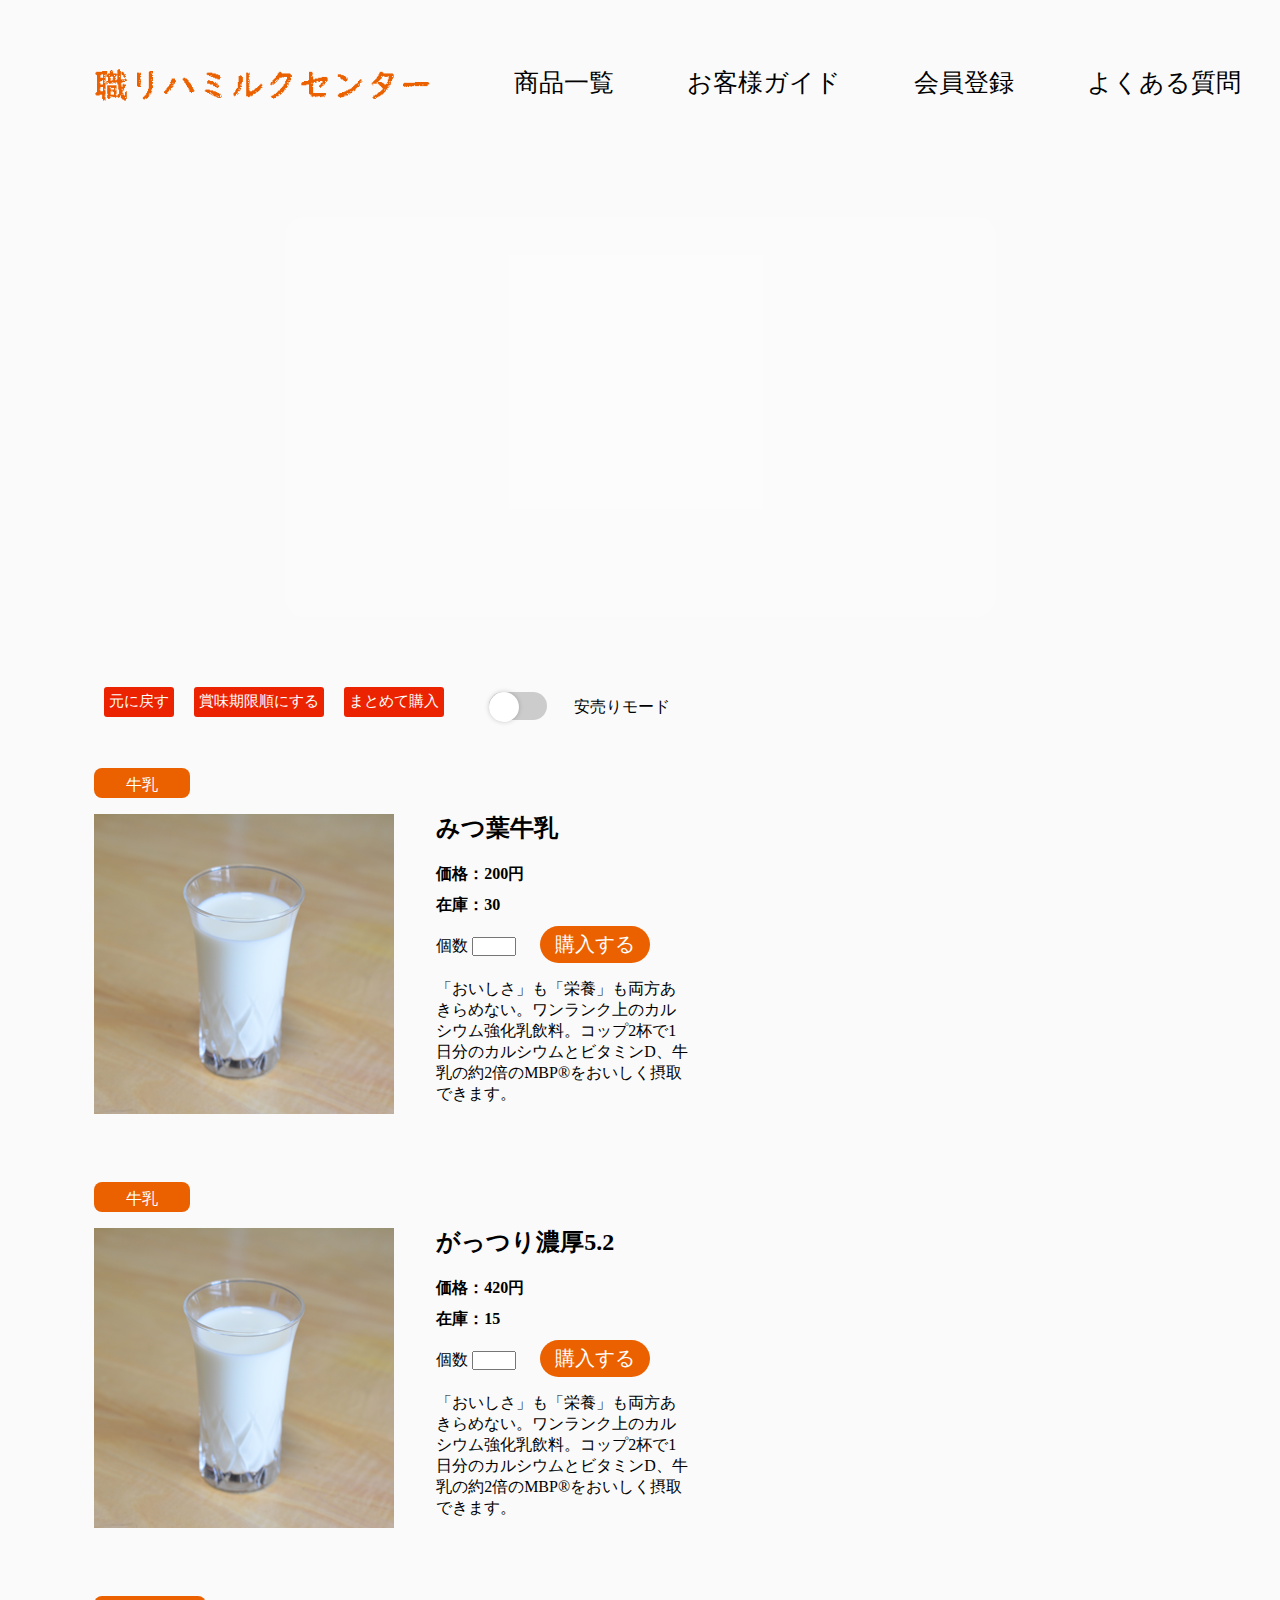
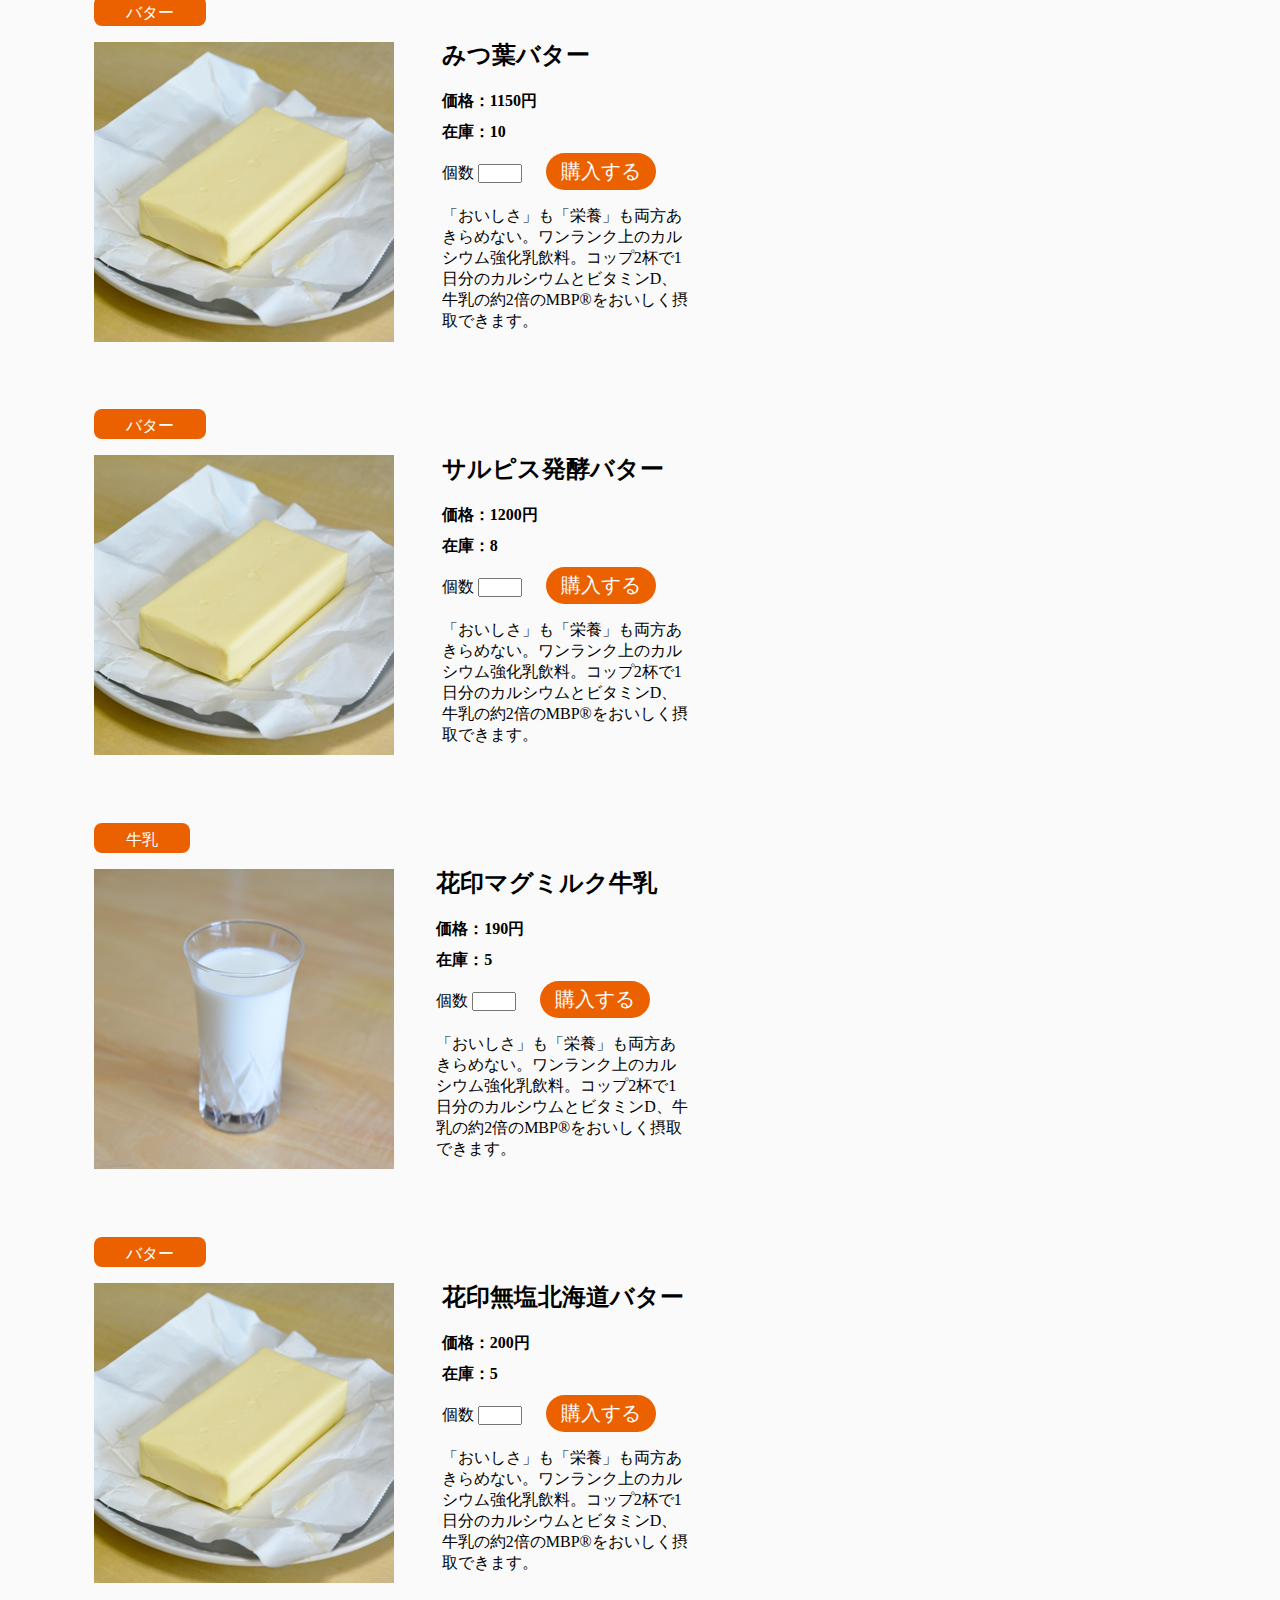
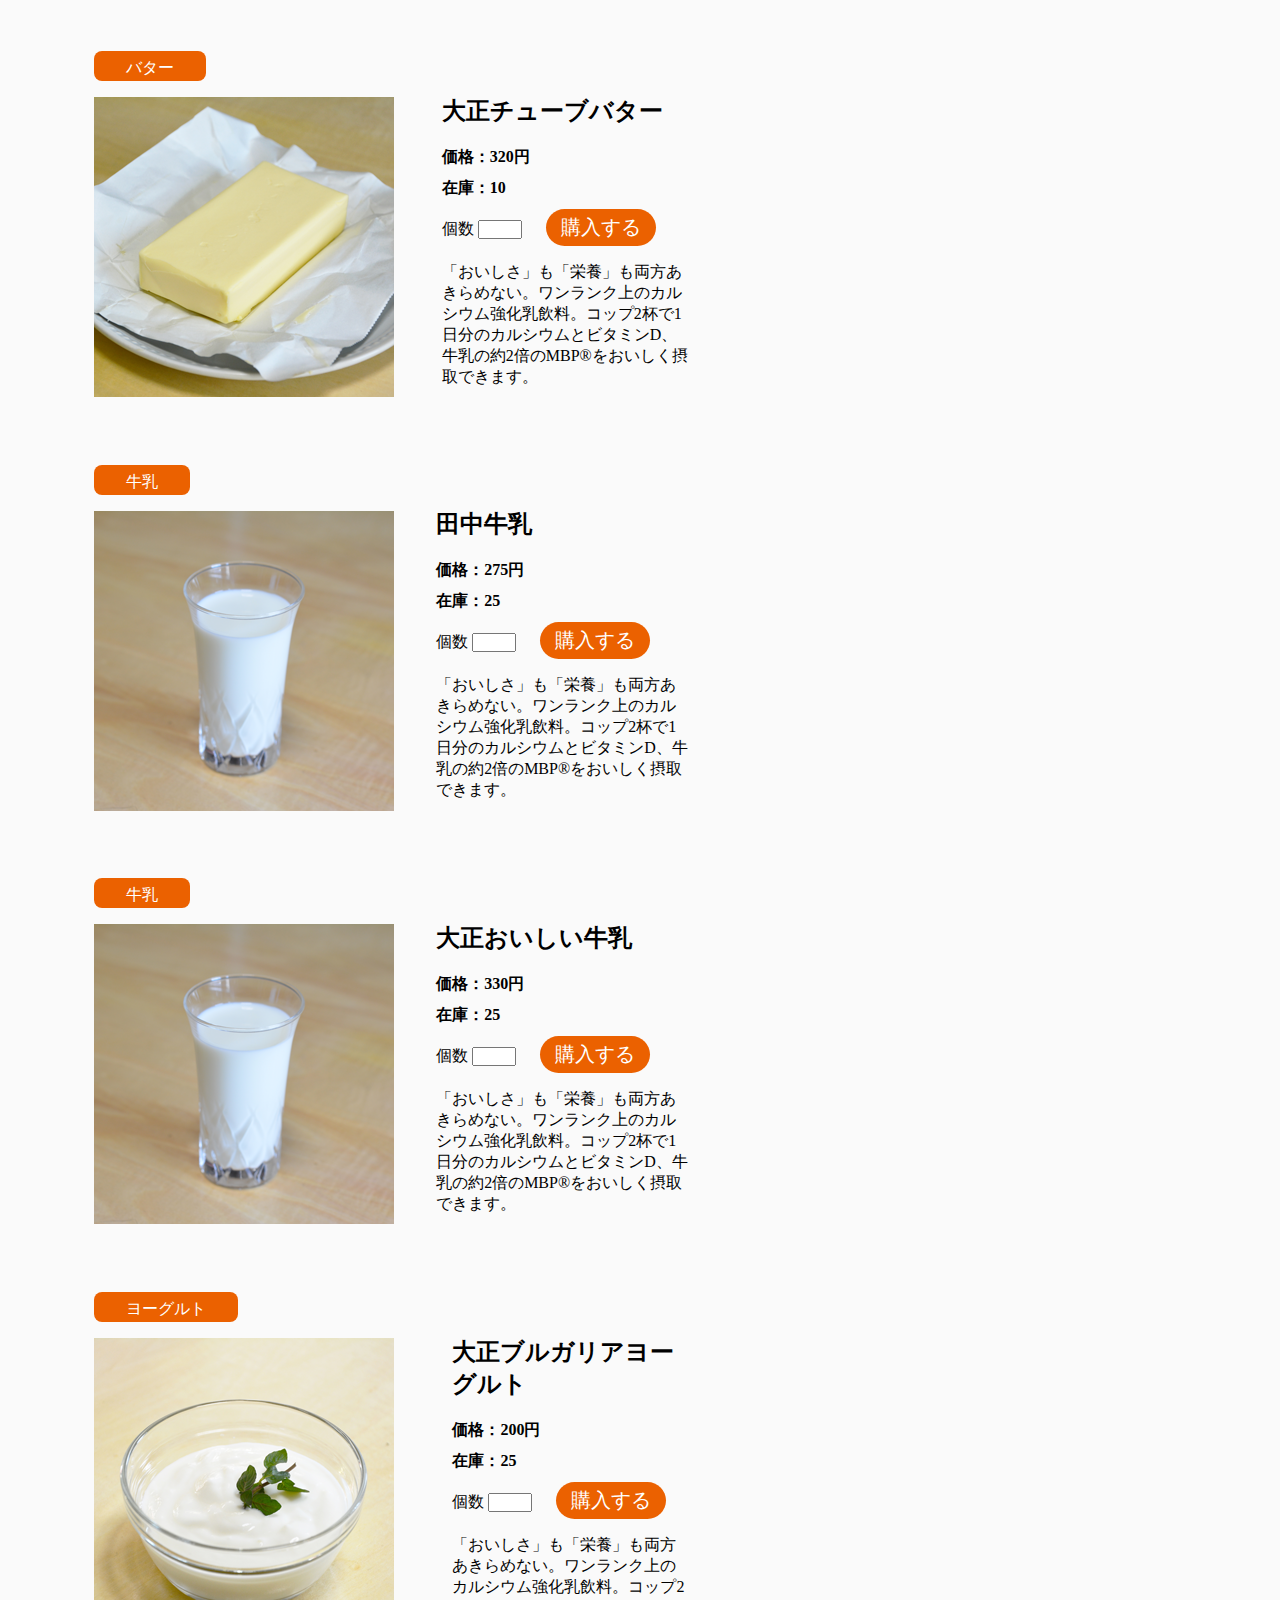
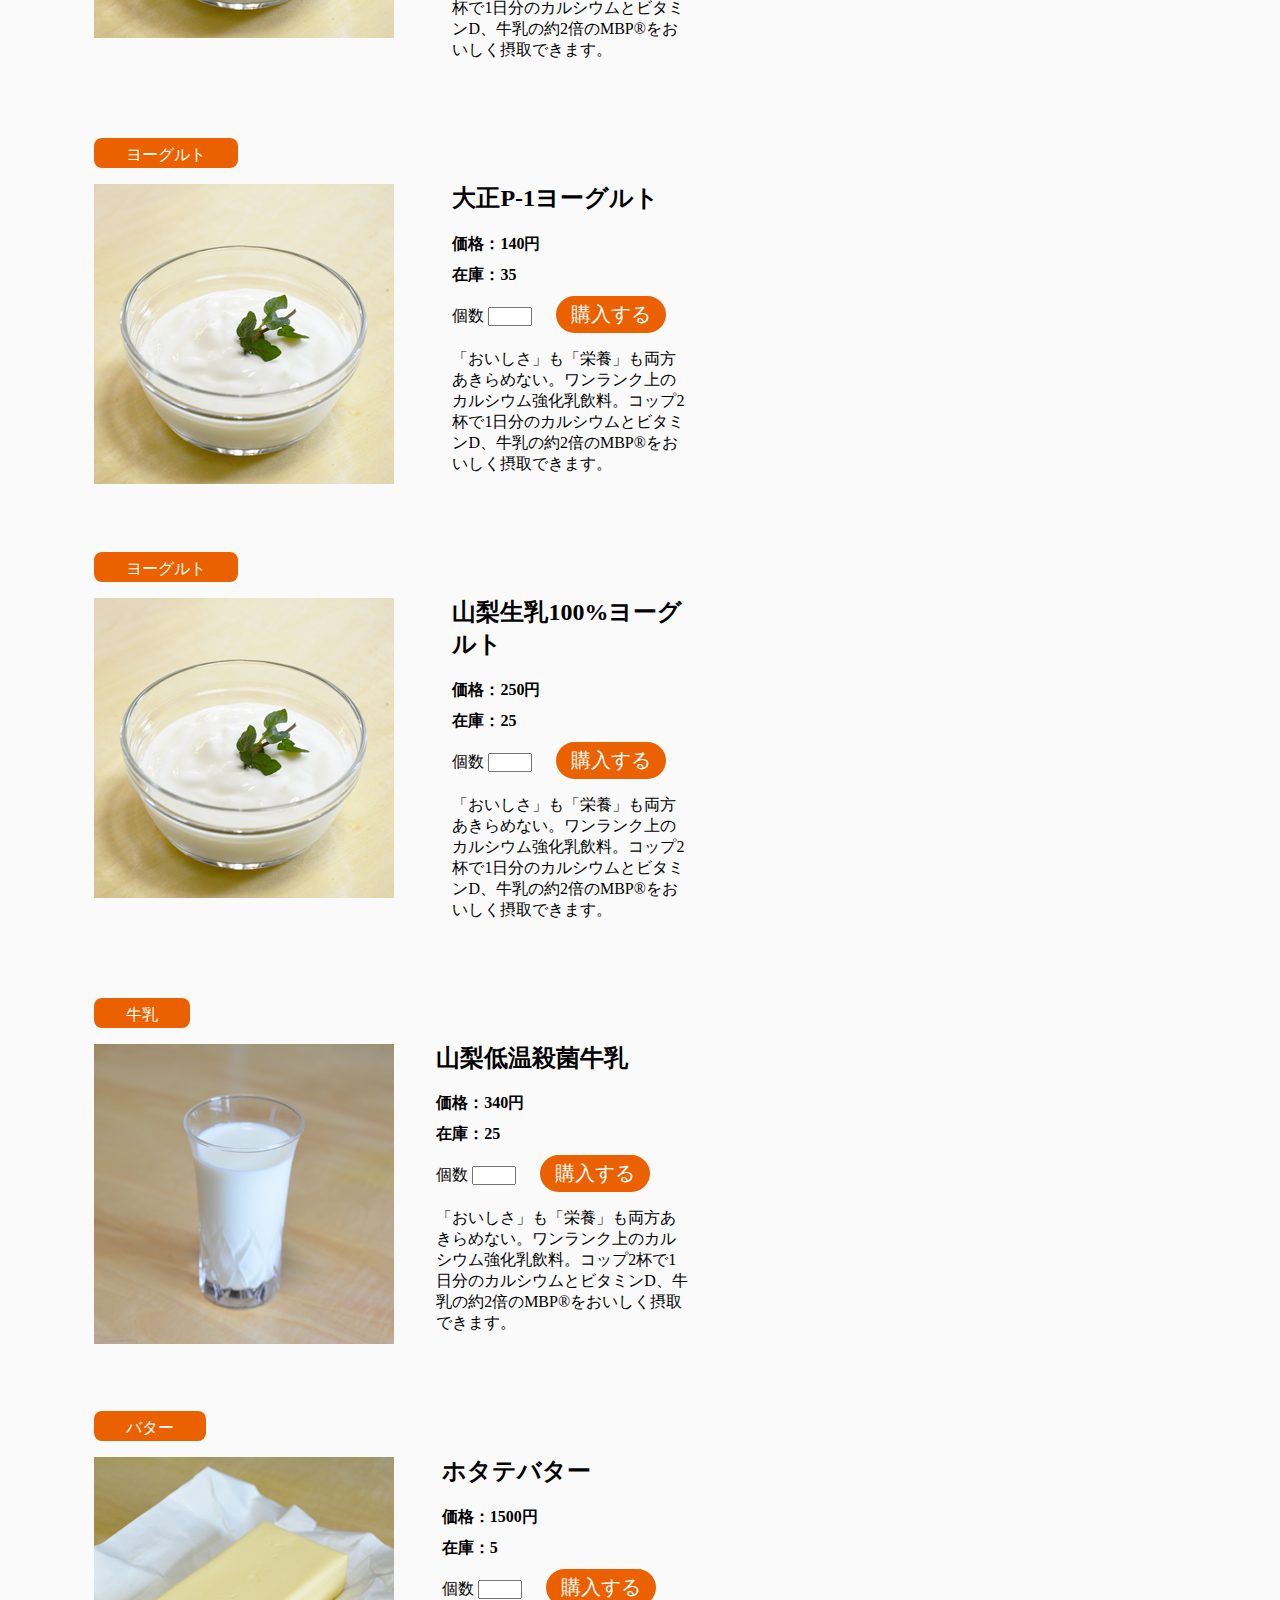
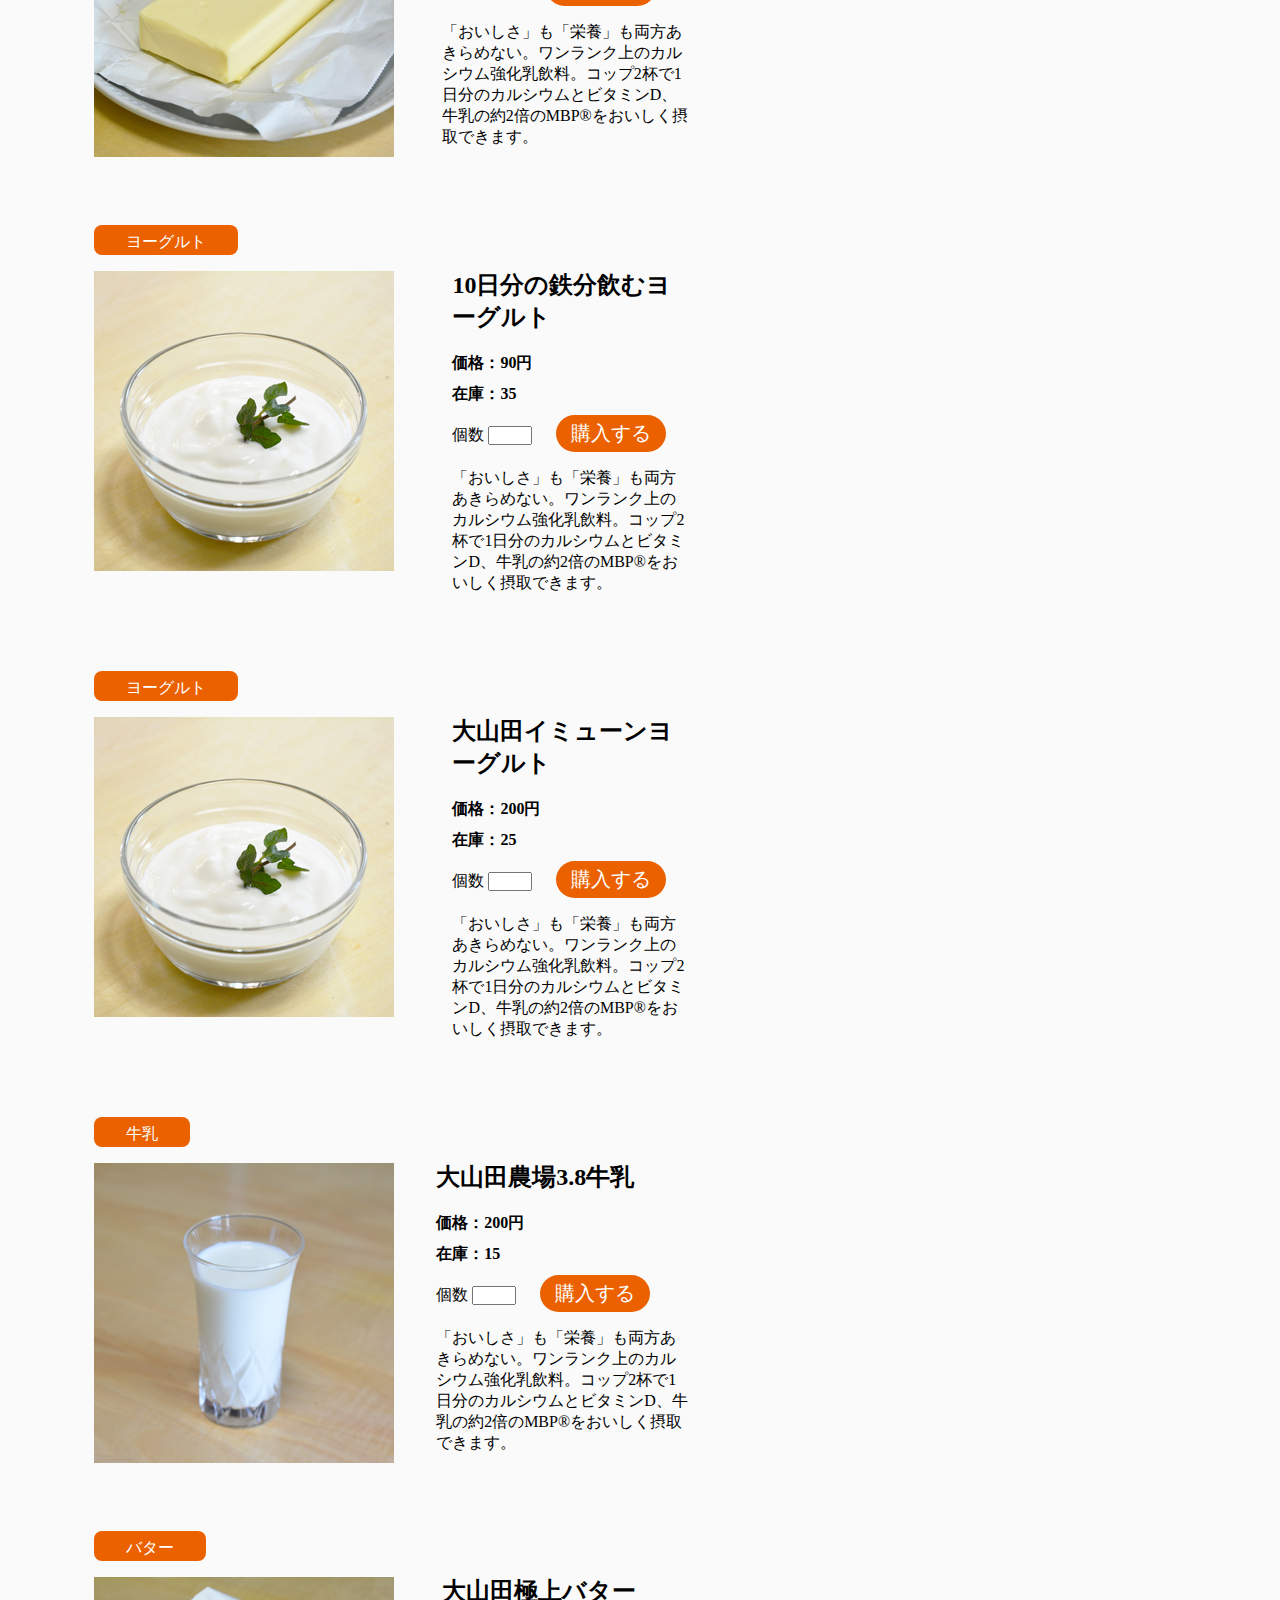
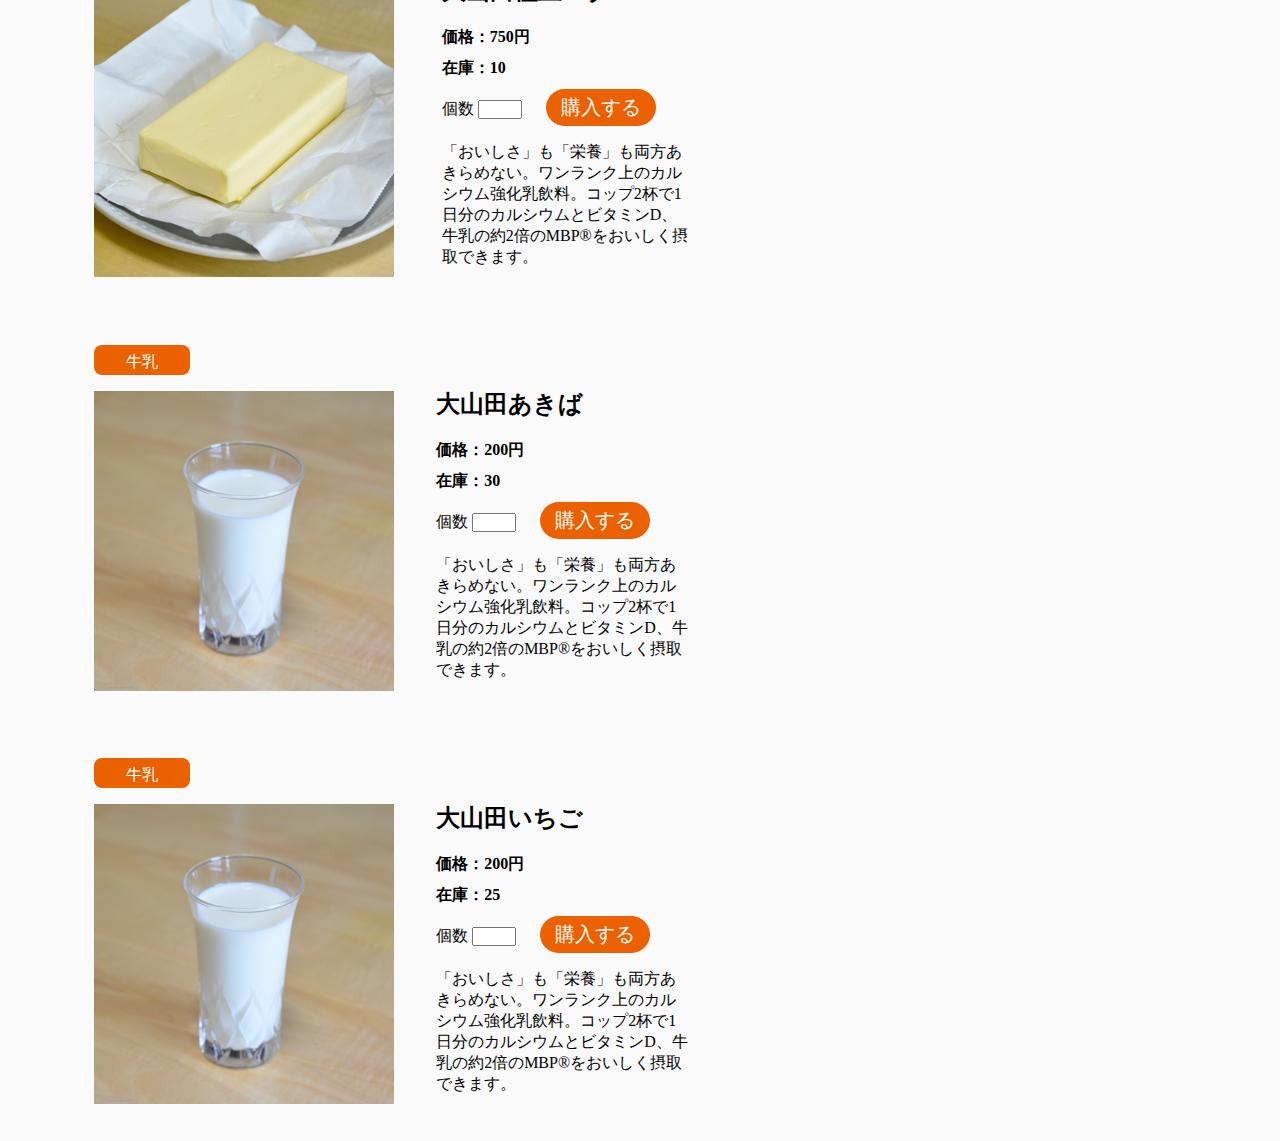
==== practice04/sample.html @ afbb0e7c "最初のコミット" ====
﻿<!DOCTYPE html>
<html lang="ja">

<head>
    <meta charset="UTF-8">
    <meta http-equiv="X-UA-Compatible" content="IE=edge">
    <meta name="viewport" content="width=device-width, initial-scale=1.0">
    <title>JavaScript総合問題</title>
    <link rel="stylesheet" href="style.css">
</head>

<body>
    <div id="header">
        <ul>
        <h1><img src="logo.svg"></h1>
        <li>商品一覧</li>
        <li>お客様ガイド</li>
        <li>会員登録</li>
        <li>よくある質問</li>
        <li>お問い合わせ</li>
    </ul>
    </div>
    <div id="heroimg-wrapper"><div id="heroimg"></div></div>
    <div id="main">
        <div id="content">
            <div id="shop">
                <input type="button" value="元に戻す" class="menubtn" onclick="printSalePage(NOMALLIST)">
                <input type="button" value="賞味期限順にする" class="menubtn" onclick="printExpirySort()">
                <input type="button" value="まとめて購入" class="menubtn" onclick="togetherBuy()">
                <div class="toggle-switch">
                    <input id="check" class="toggle-input" type='checkbox' onclick="chexboxChange()"/>
                    <label for="check" class="toggle-label">
                </div>
                <p>安売りモード</p>
            </div>
            <div>
                <div id="container"></div>
            </div>
        </div>
    </div>
    <script type="text/javascript" src="ans2.js"></script>
</body>

</html>
---- practice04/style.css ----
*{
  padding: 0;

}
body{
    background-color: #fafafa;
    width: 90%;
    margin: 0 auto;
}

#header{
  width: 1400px;
  margin: auto;

}
#header ul{
  display: flex;
  list-style-type: none;
}
#header ul li{
  width: 200px;
  text-align: center;
  font-size: 25px;
  padding-top: 50px;
}
#header ul li:hover{
  background-color: #ffc8a0;
}


h1 img{
  height: 100px;
}


#heroimg-wrapper{
  width: 711px;
  height: 400px;
  margin: 50px auto;
  border-radius: 20px;
  background-image: url(heroimg.png);
  background-size:contain;
  background-position: bottom;

}
#heroimg{
  background-color:rgba(255,255,255,0.3);
  width: 100%;
  height: 400px;
  border-radius: 20px;
}

#main{
  width: 100%;
  margin: 20px 0 0 0 ;
  display: flex;
}

.menubtn{
  margin-left:20px;
  padding: 5px 15px;
  color: #fff;
  background-color: #eb2300;
  border-radius: 3px;
  box-shadow:none;
  border: none;
  font-size:15px;
}

#content{
  width: 1400px;
  margin: auto;
}
#shop{
  display: flex;
  width: 100%;
  padding:20px;
  height: 30px;
}
#shop *{
  margin-left:20px;
  padding: 5px;
}
#shop > p{
  margin-top: 5px;
}
#question > p {
  margin:auto 15px;
  font-size: large;
  font-weight: 700;
}

#question input{
    height: 30px;
    margin:30px 10px;
  }
#container{
    display: flex;
    flex-wrap: wrap;
    width: 100%;
}
.itembox{
    width:620px;
    display: flex;
    background-color: #fafafa;
    padding: 5px 20px 10px 20px;
    margin: 10px;
    border-radius: 10px;
}

.box-left > p {
  background: #eb6100;
  border-radius: 8px ;
  color: #fff;
  display: inline-block;
  height: 30px;
  line-height: 34px;
  padding: 0 2em 0 2em;
  position: relative;
}
.box-left > img{
  width: 300px;
  height: 300px;
}


.box-right{
    margin:40px 25px 10px 5px;
    width:300px;
}
.Purchase-number{
    width:40px;
}

.btn{
  margin-left:20px;
  padding: 5px 15px;
  color: #fff;
  background-color: #eb6100;
  border-radius: 100vh;
  box-shadow:none;
  border: none;
  font-size: 20px;
}
.btn:hover {
  color: #fff;
  background: #f56500;
}
span{
    display: block;
    margin-bottom: 10px;
    font-weight: 700;
}

.toggle-input {
  position: absolute;
  left: 0;
  top: 0;
  width: 100%;
  height: 100%;
  z-index: 5;
  opacity: 0;
  cursor: pointer;
}

.toggle-label {
  width: 58px;
  height: 28px;
  background: #ccc;
  position: relative;
  display: inline-block;
  border-radius: 46px;
  transition: 0.4s;
  box-sizing: border-box;
}
.toggle-label:after {
  content: "";
  position: absolute;
  width: 30px;
  height: 30px;
  border-radius: 100%;
  left: 0;
  top: 0;
  z-index: 2;
  background: #fff;
  box-shadow: 0 0 5px rgba(0, 0, 0, 0.2);
  transition: 0.4s;
}

.toggle-input:checked + .toggle-label {
  background-color: #f56500;
}
.toggle-input:checked + .toggle-label:after {
  left: 30px;
}

.toggle-switch {
  position: relative;
  width: 75px;
  height: 42px;
}
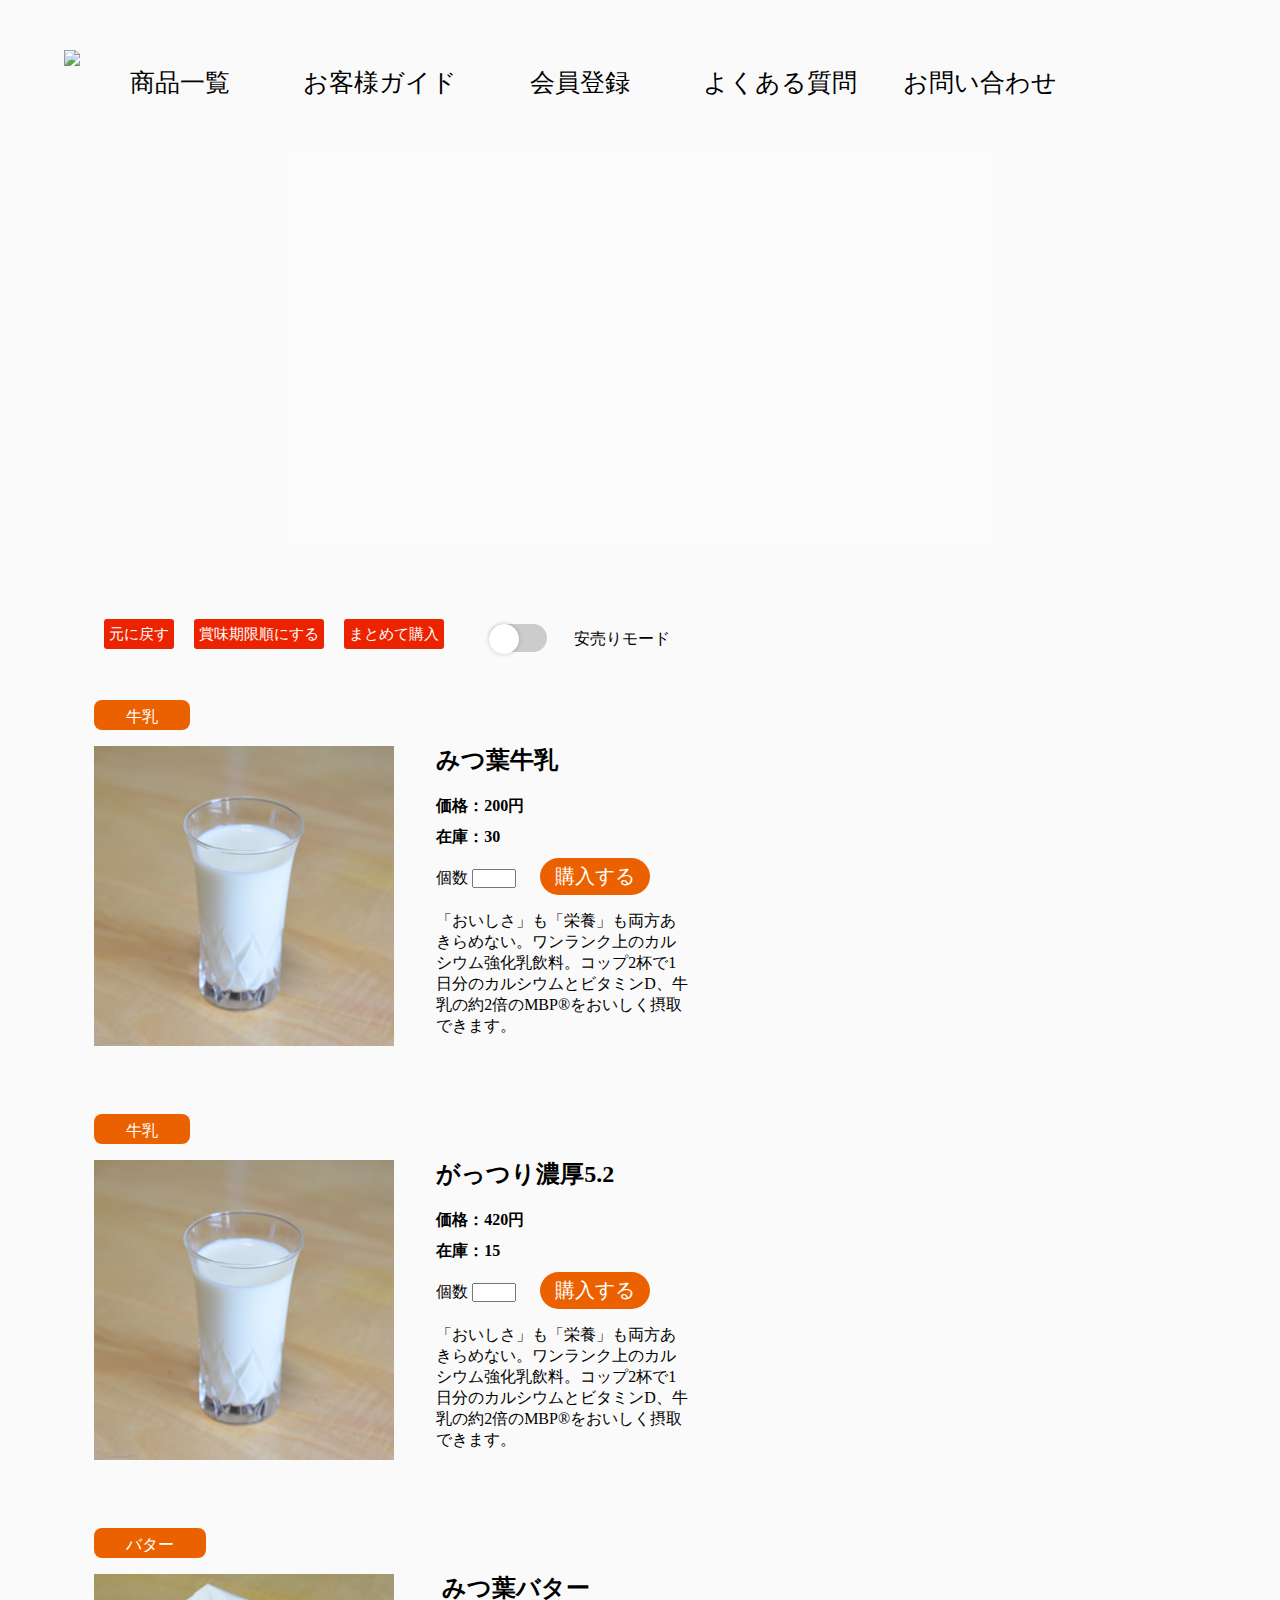
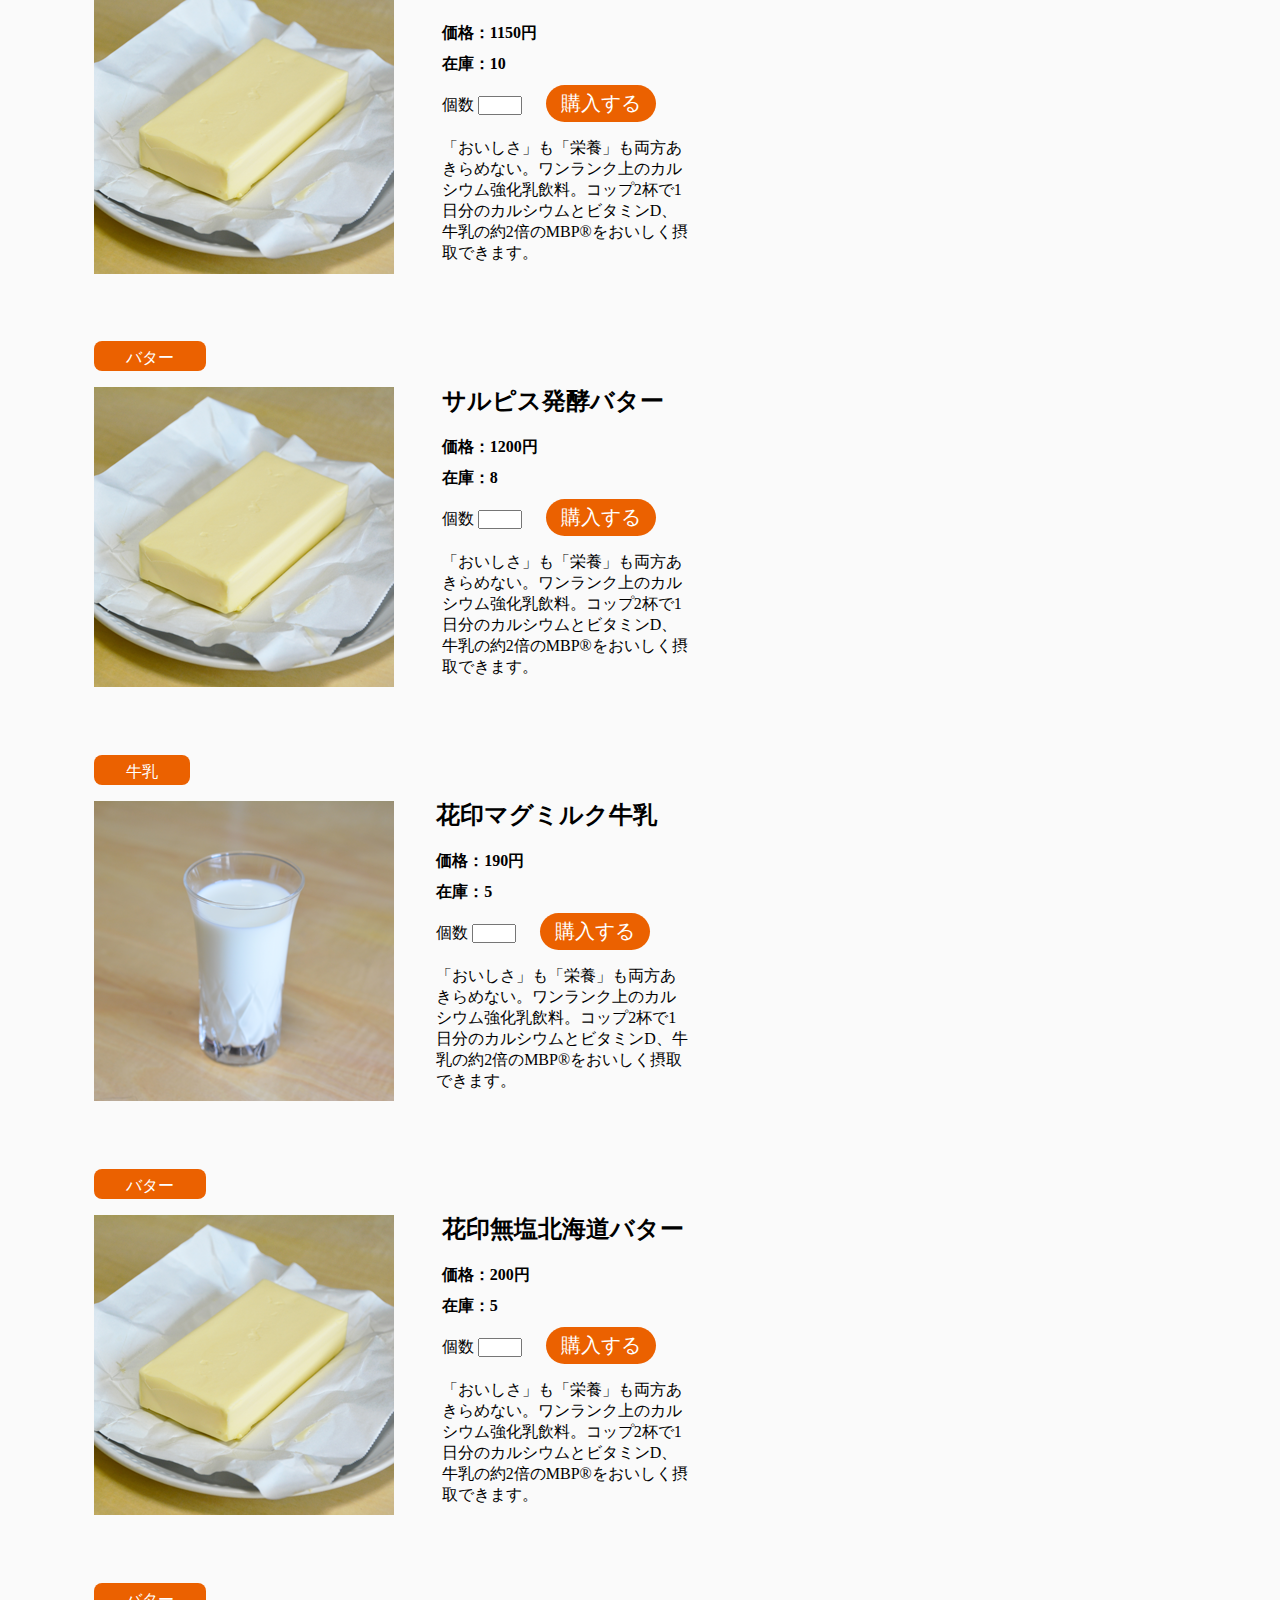
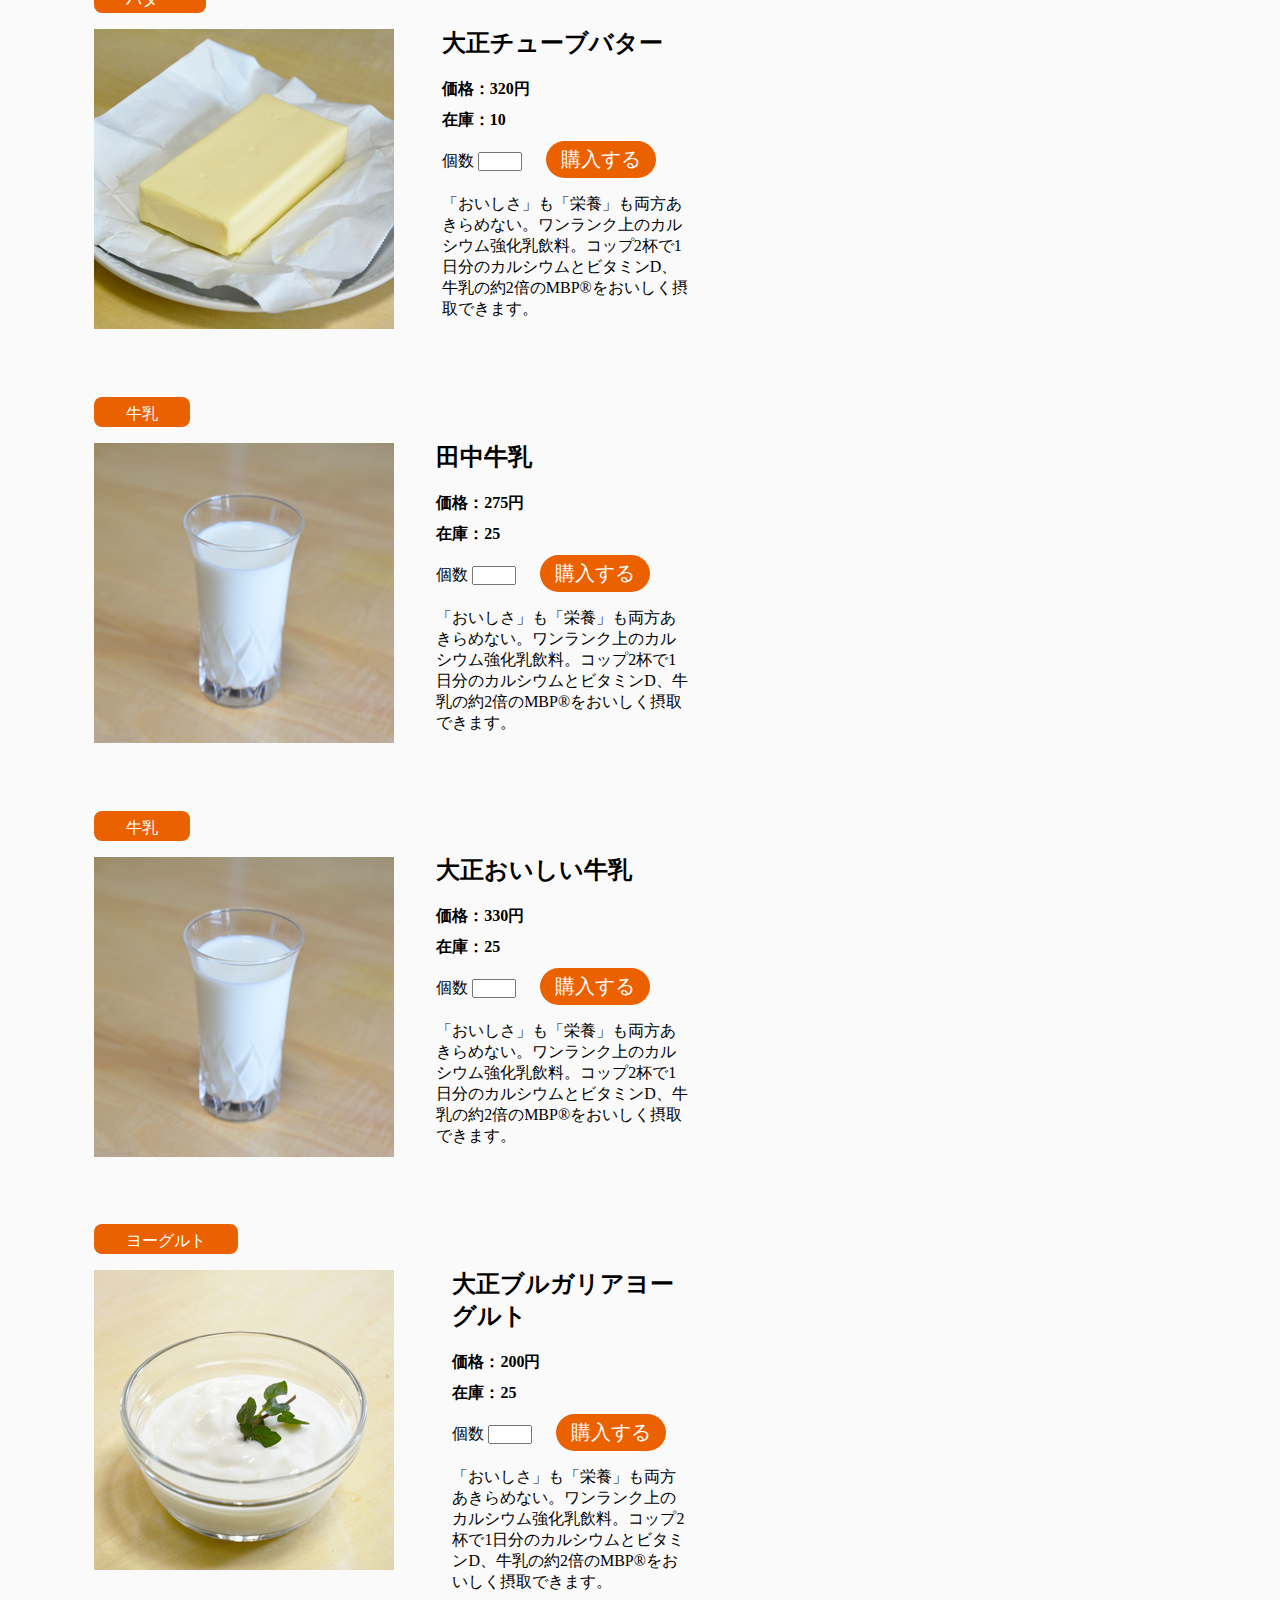
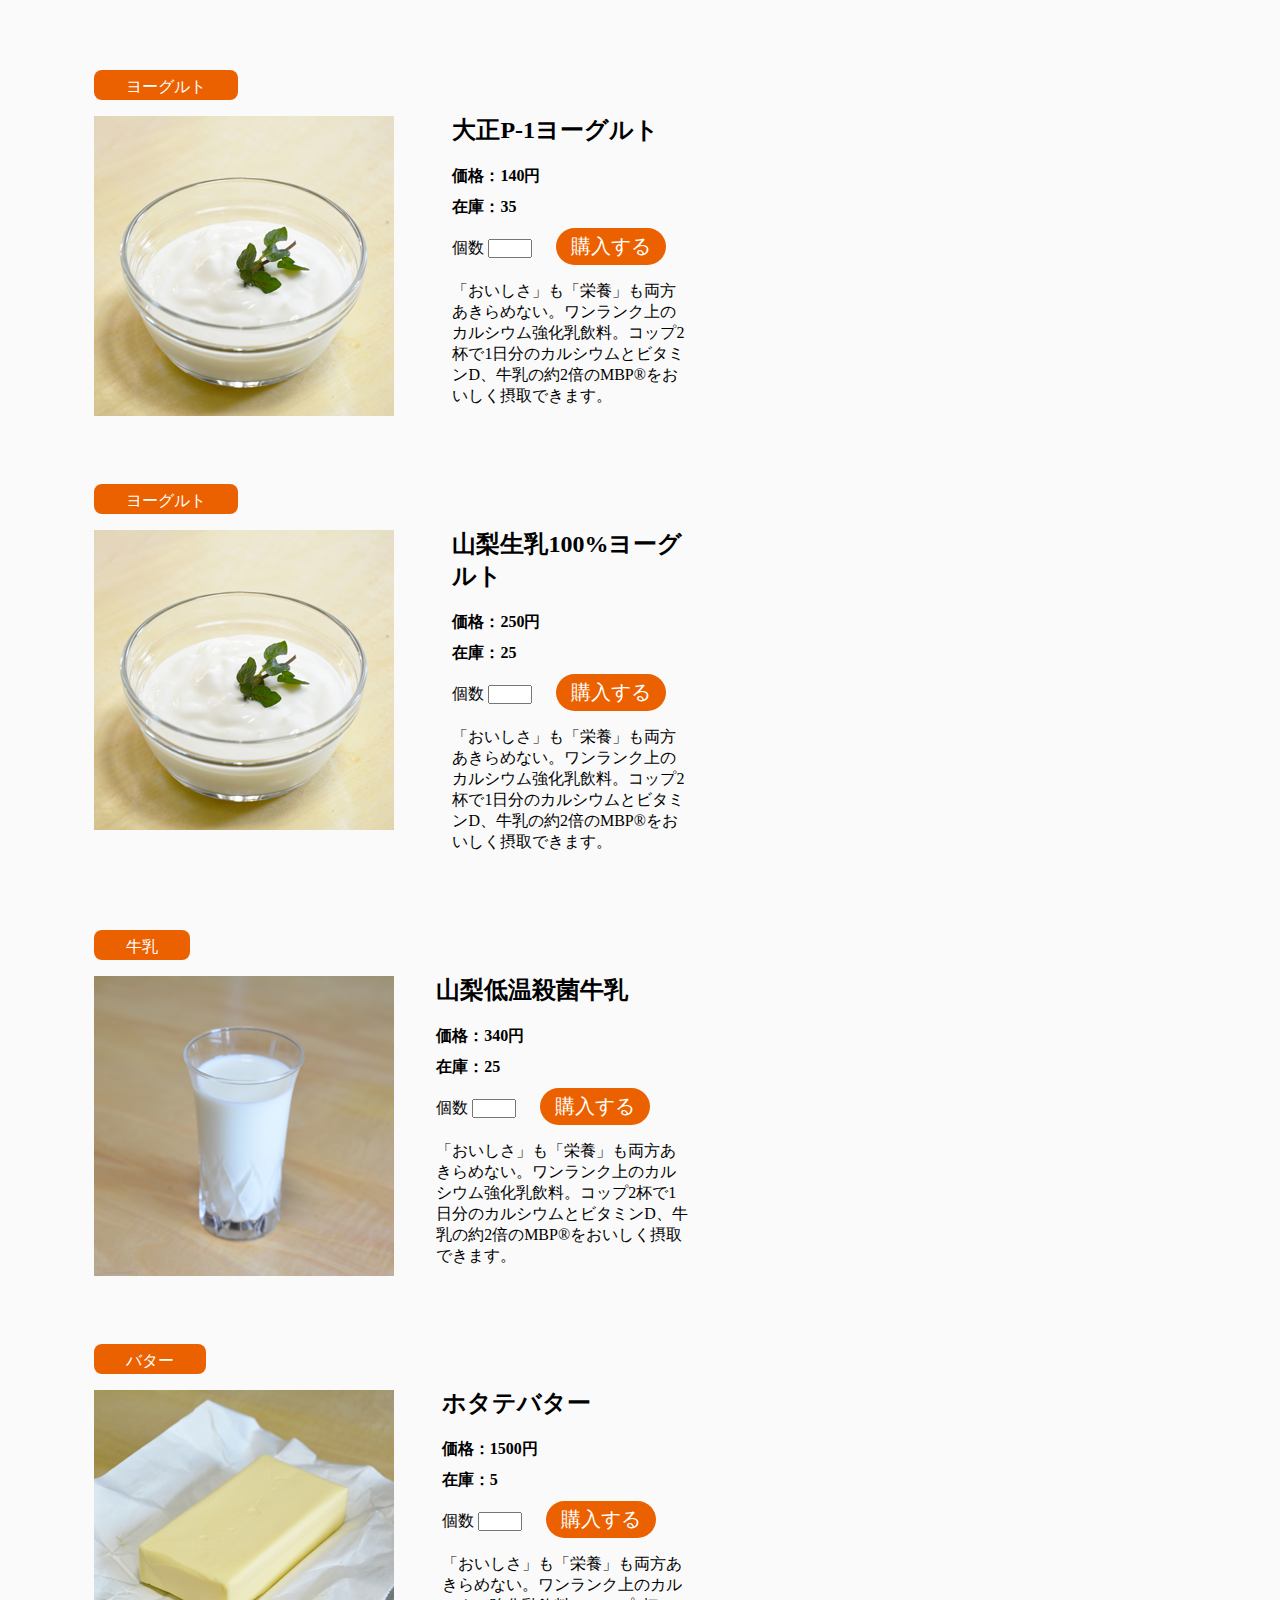
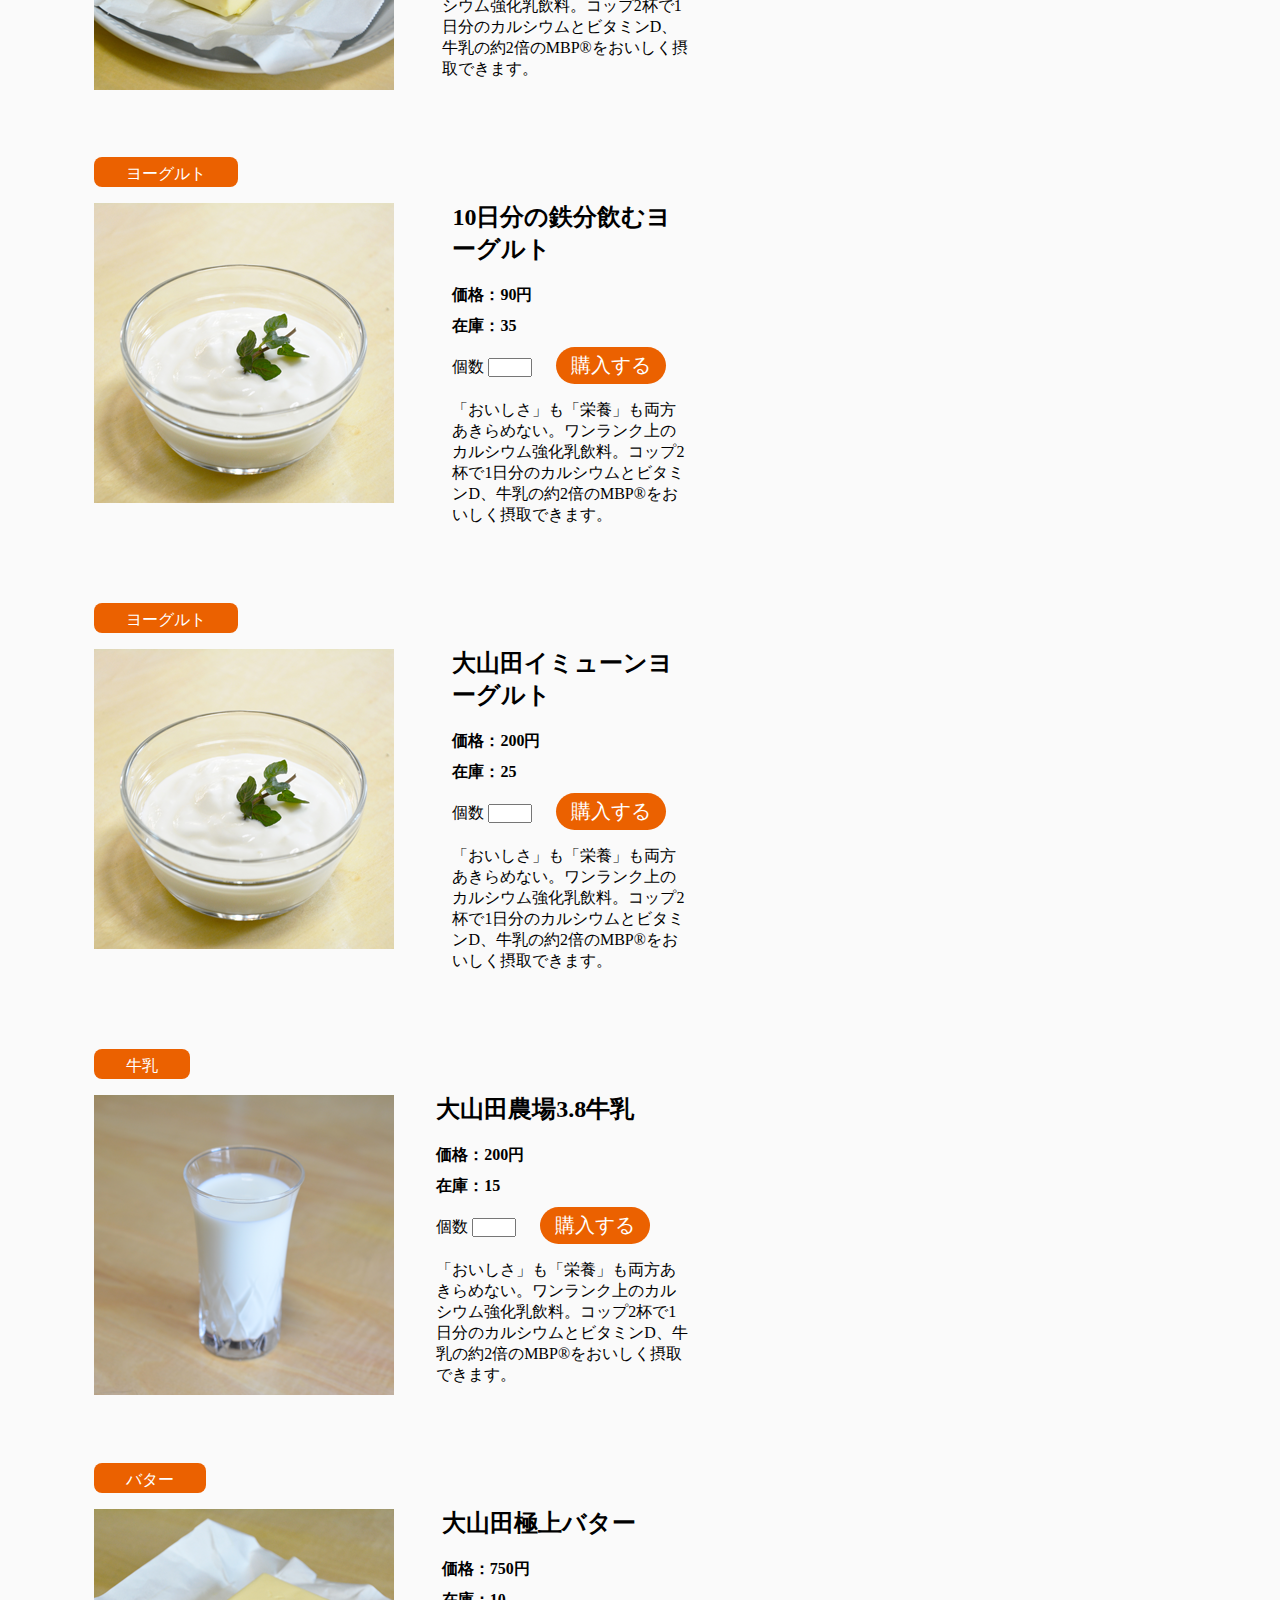
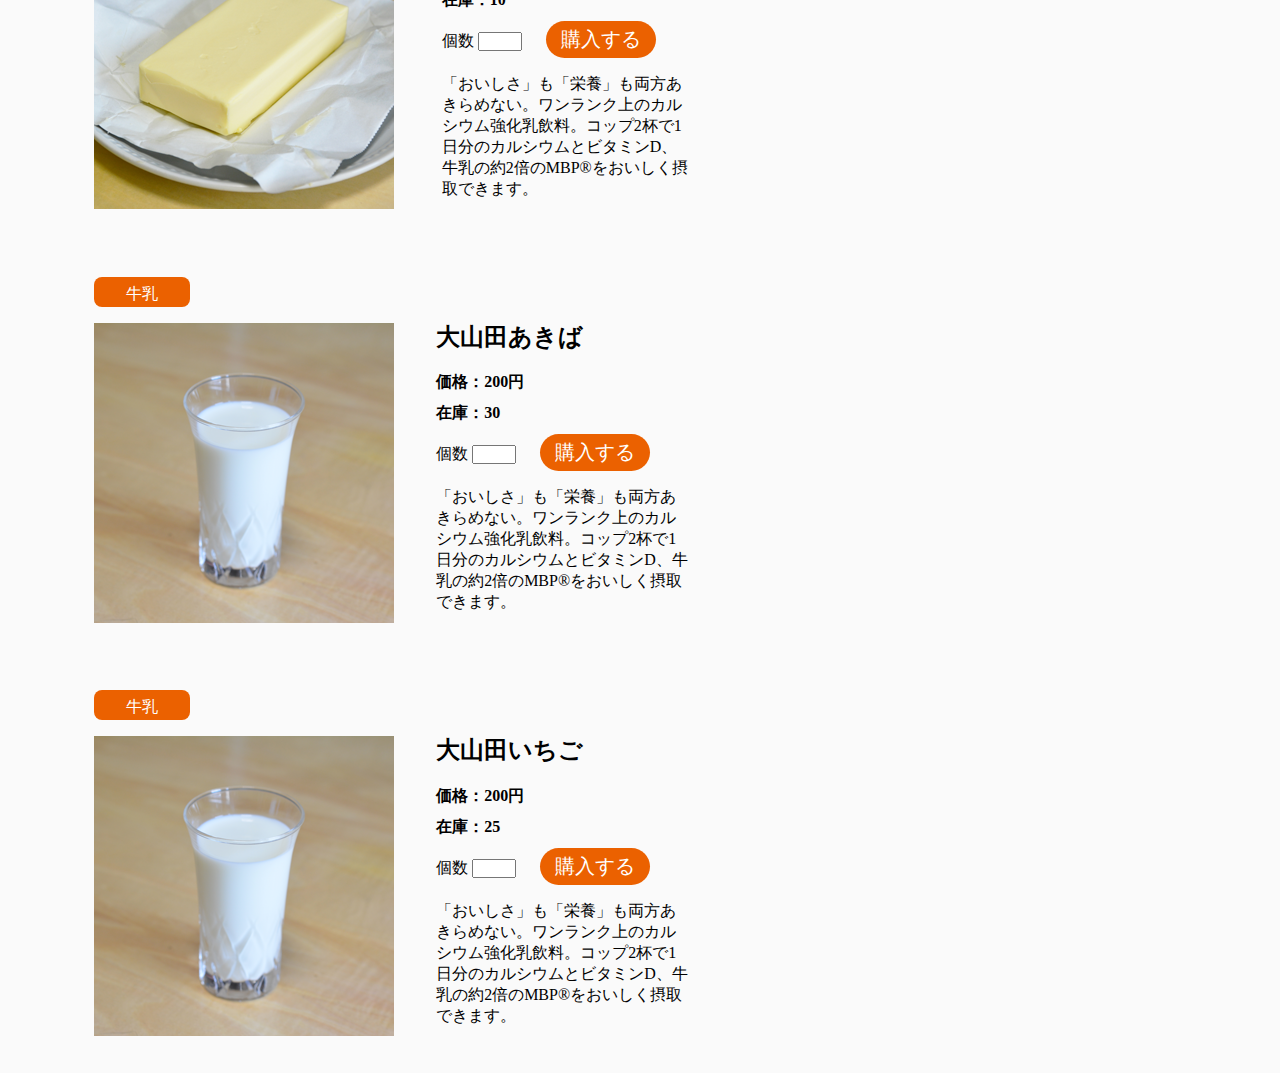
==== commit e1ef524b: "ロゴの変更" ====
--- a/practice04/sample.html
+++ b/practice04/sample.html
@@ -12,7 +12,7 @@
 <body>
     <div id="header">
         <ul>
-        <h1><img src="logo.svg"></h1>
+        <h1><img src="milik_logo.svg"></h1>
         <li>商品一覧</li>
         <li>お客様ガイド</li>
         <li>会員登録</li>
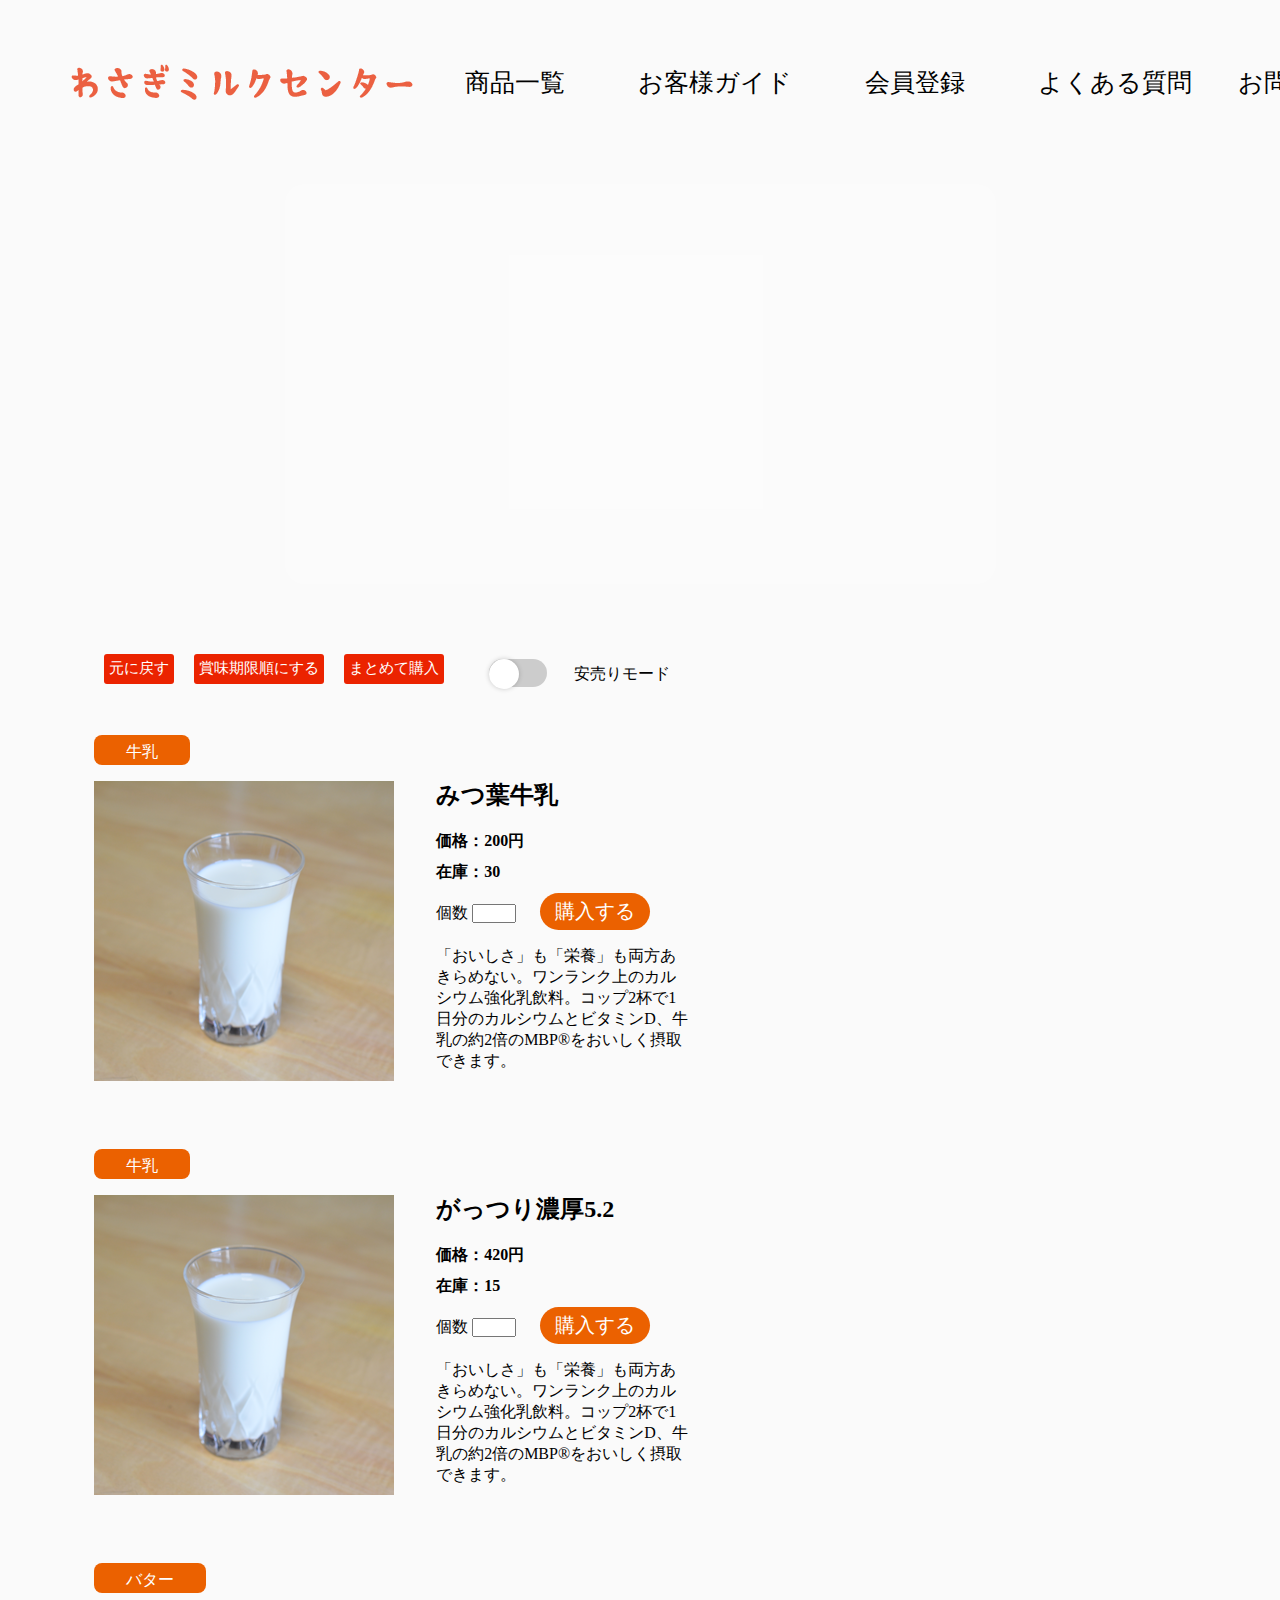
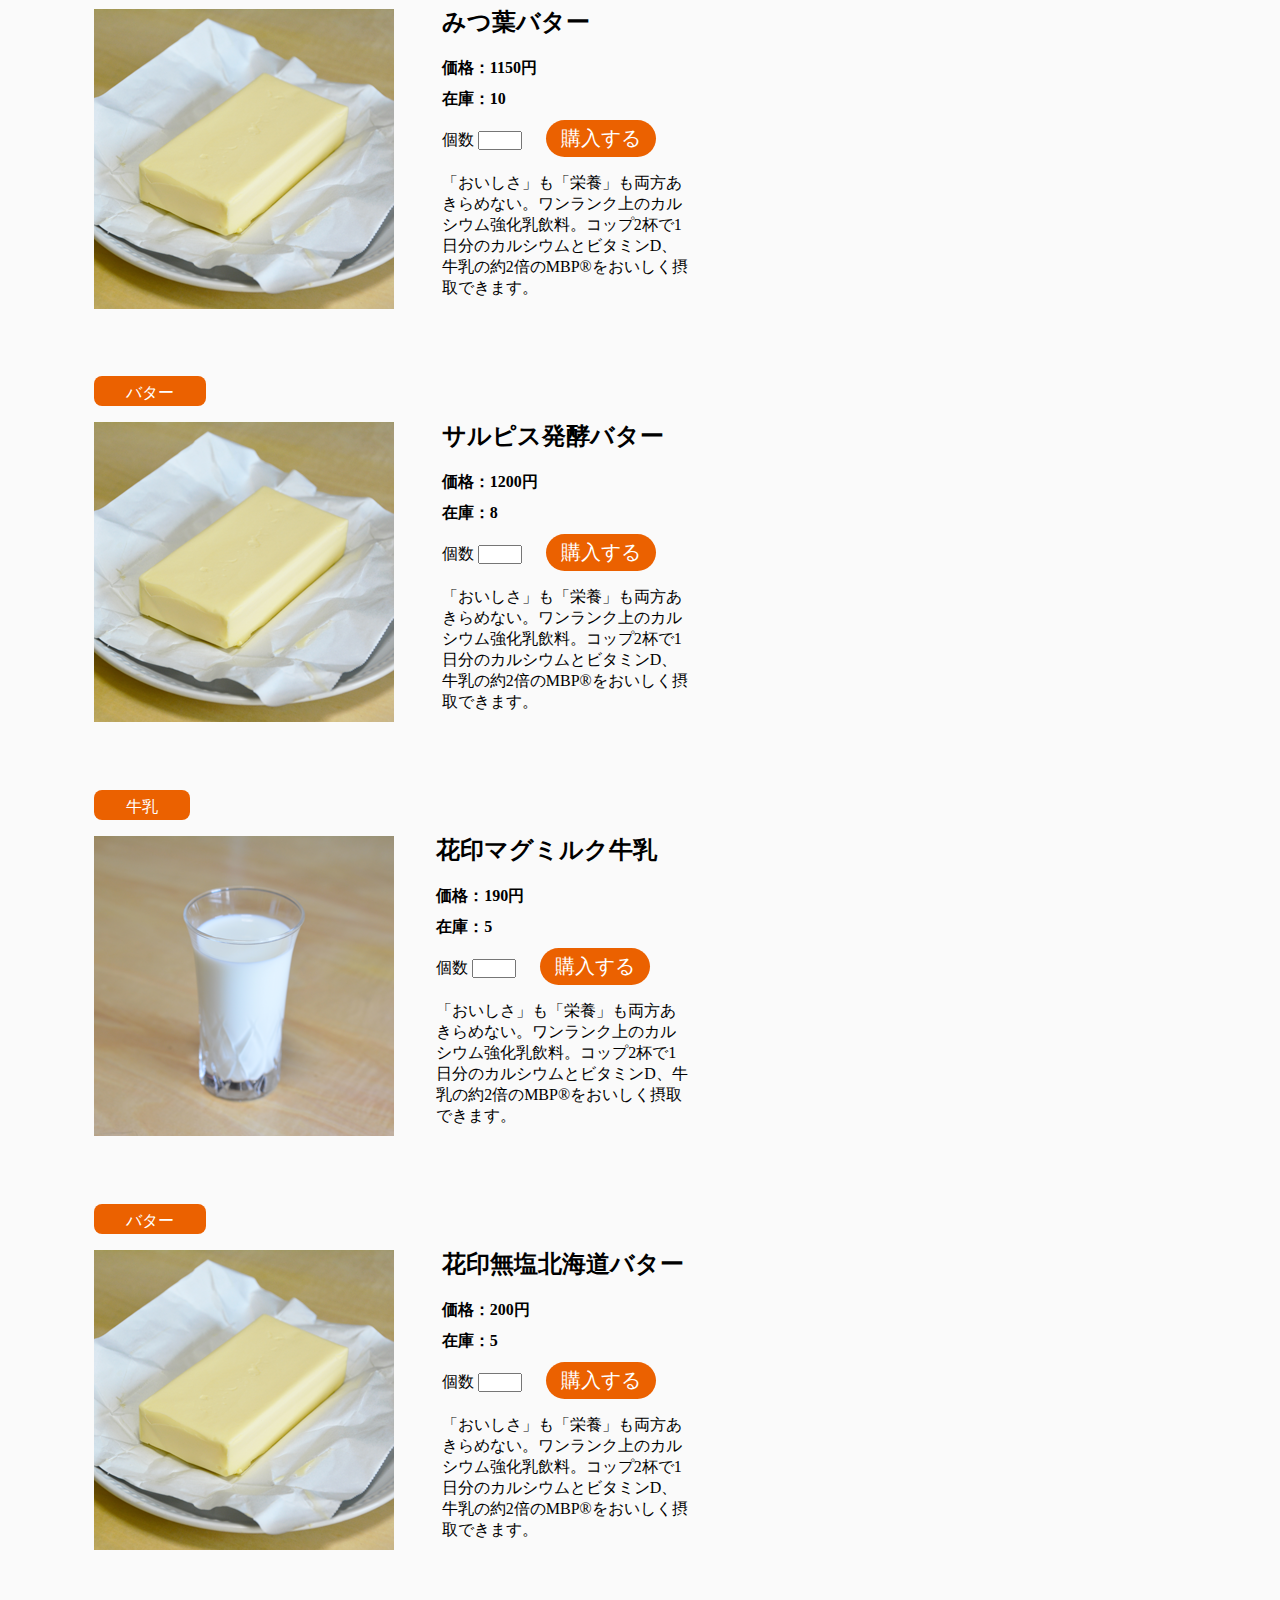
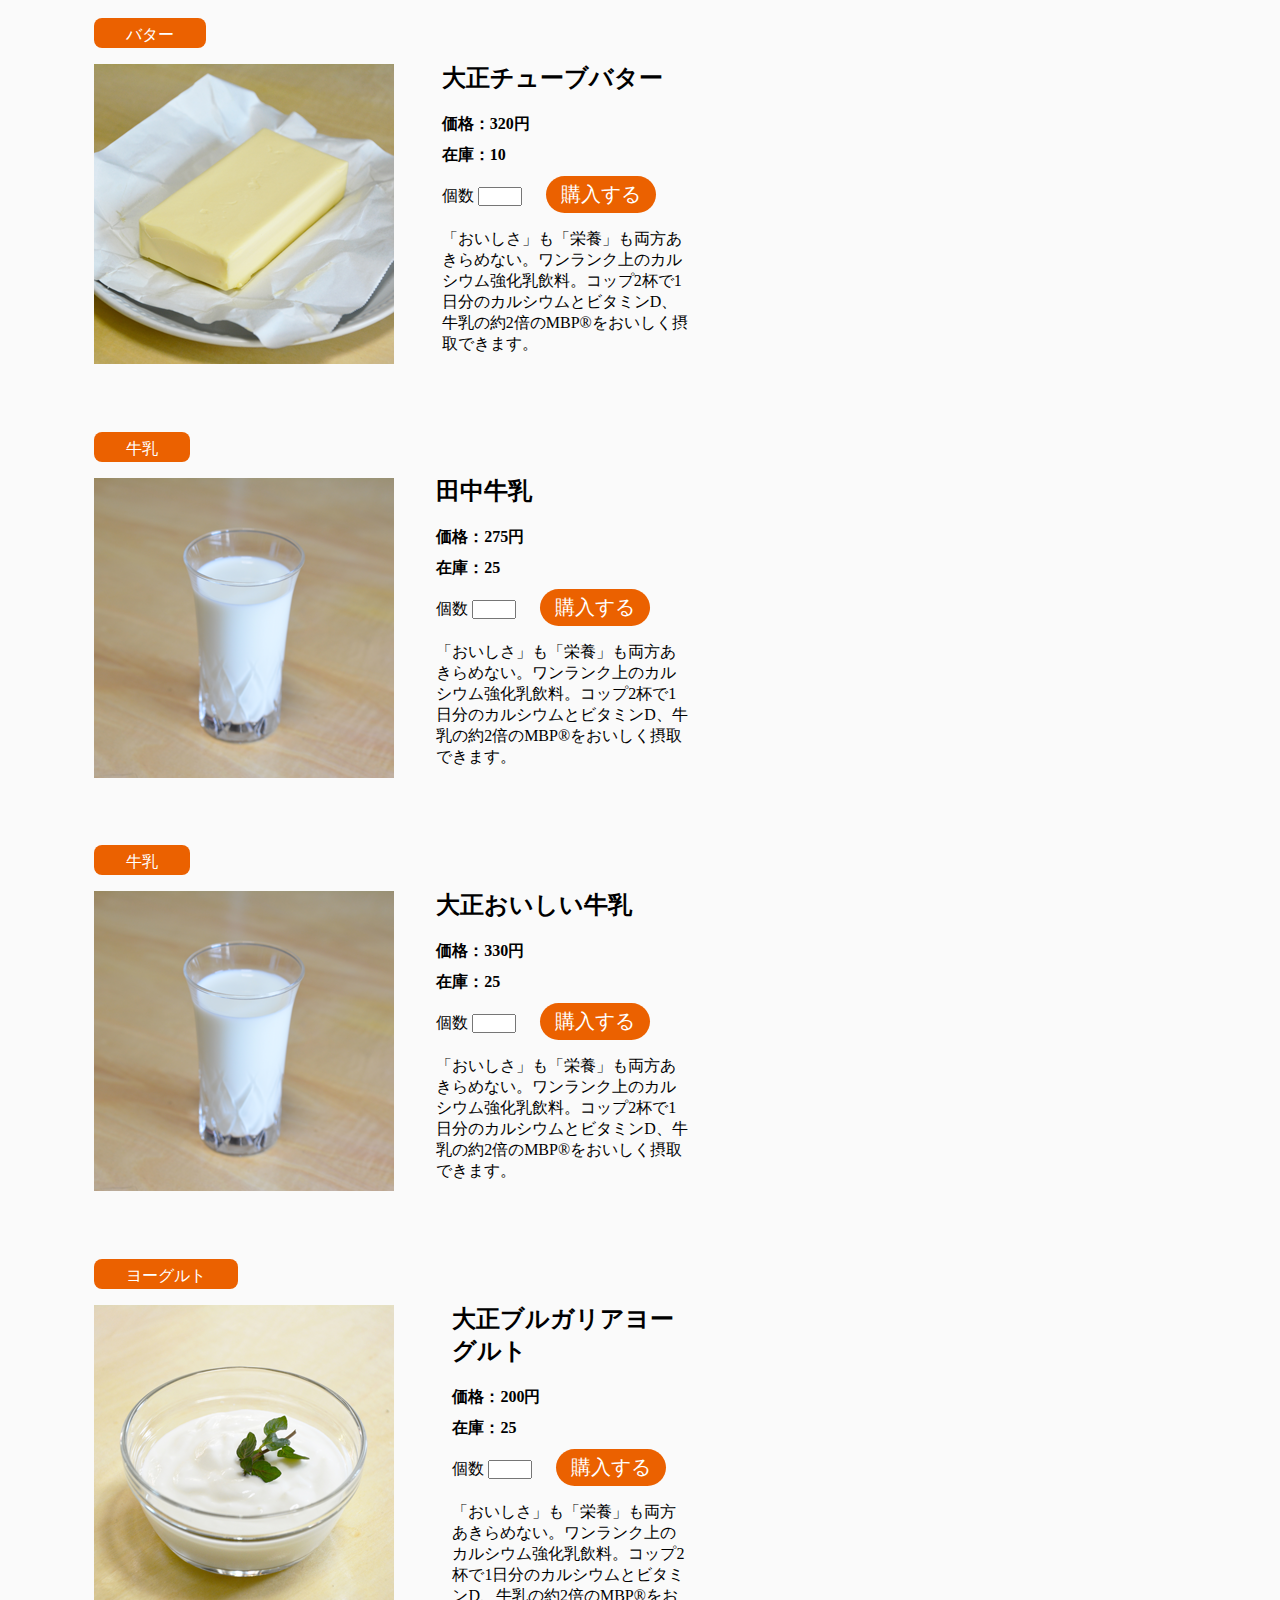
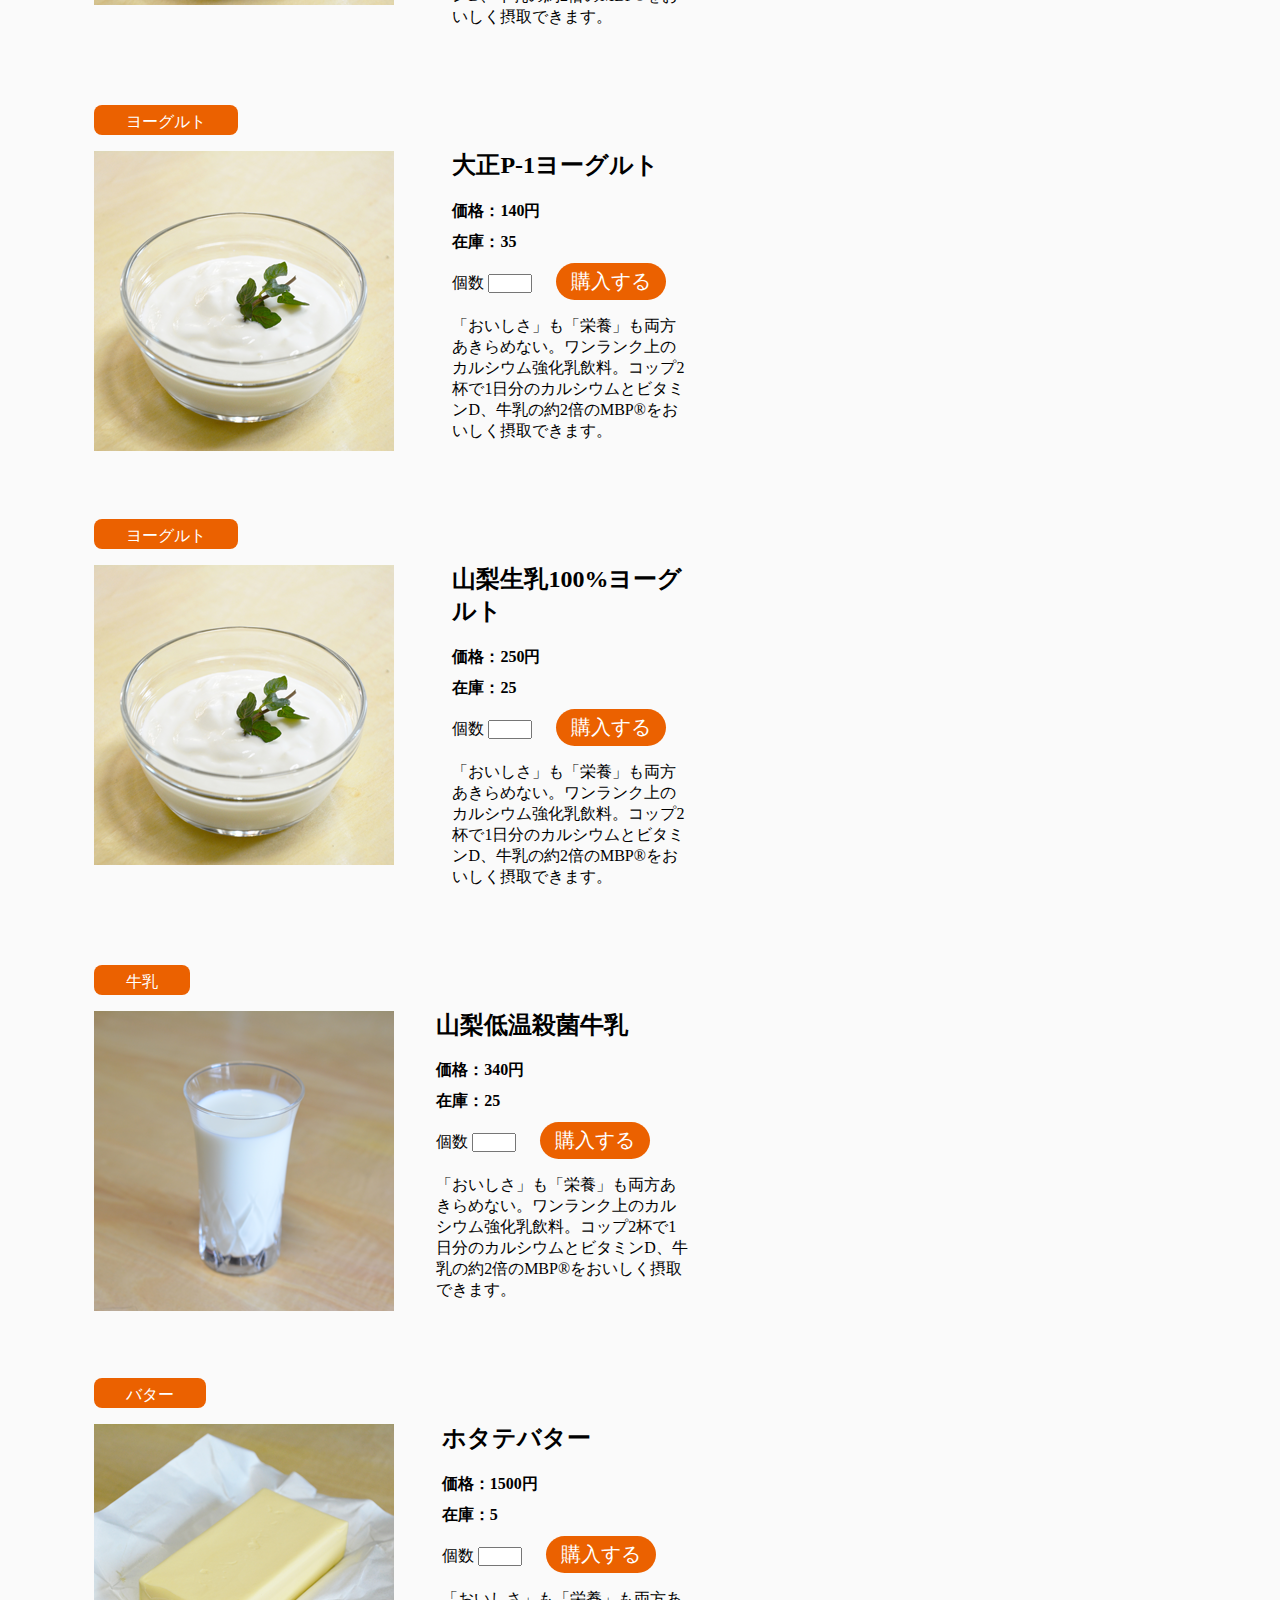
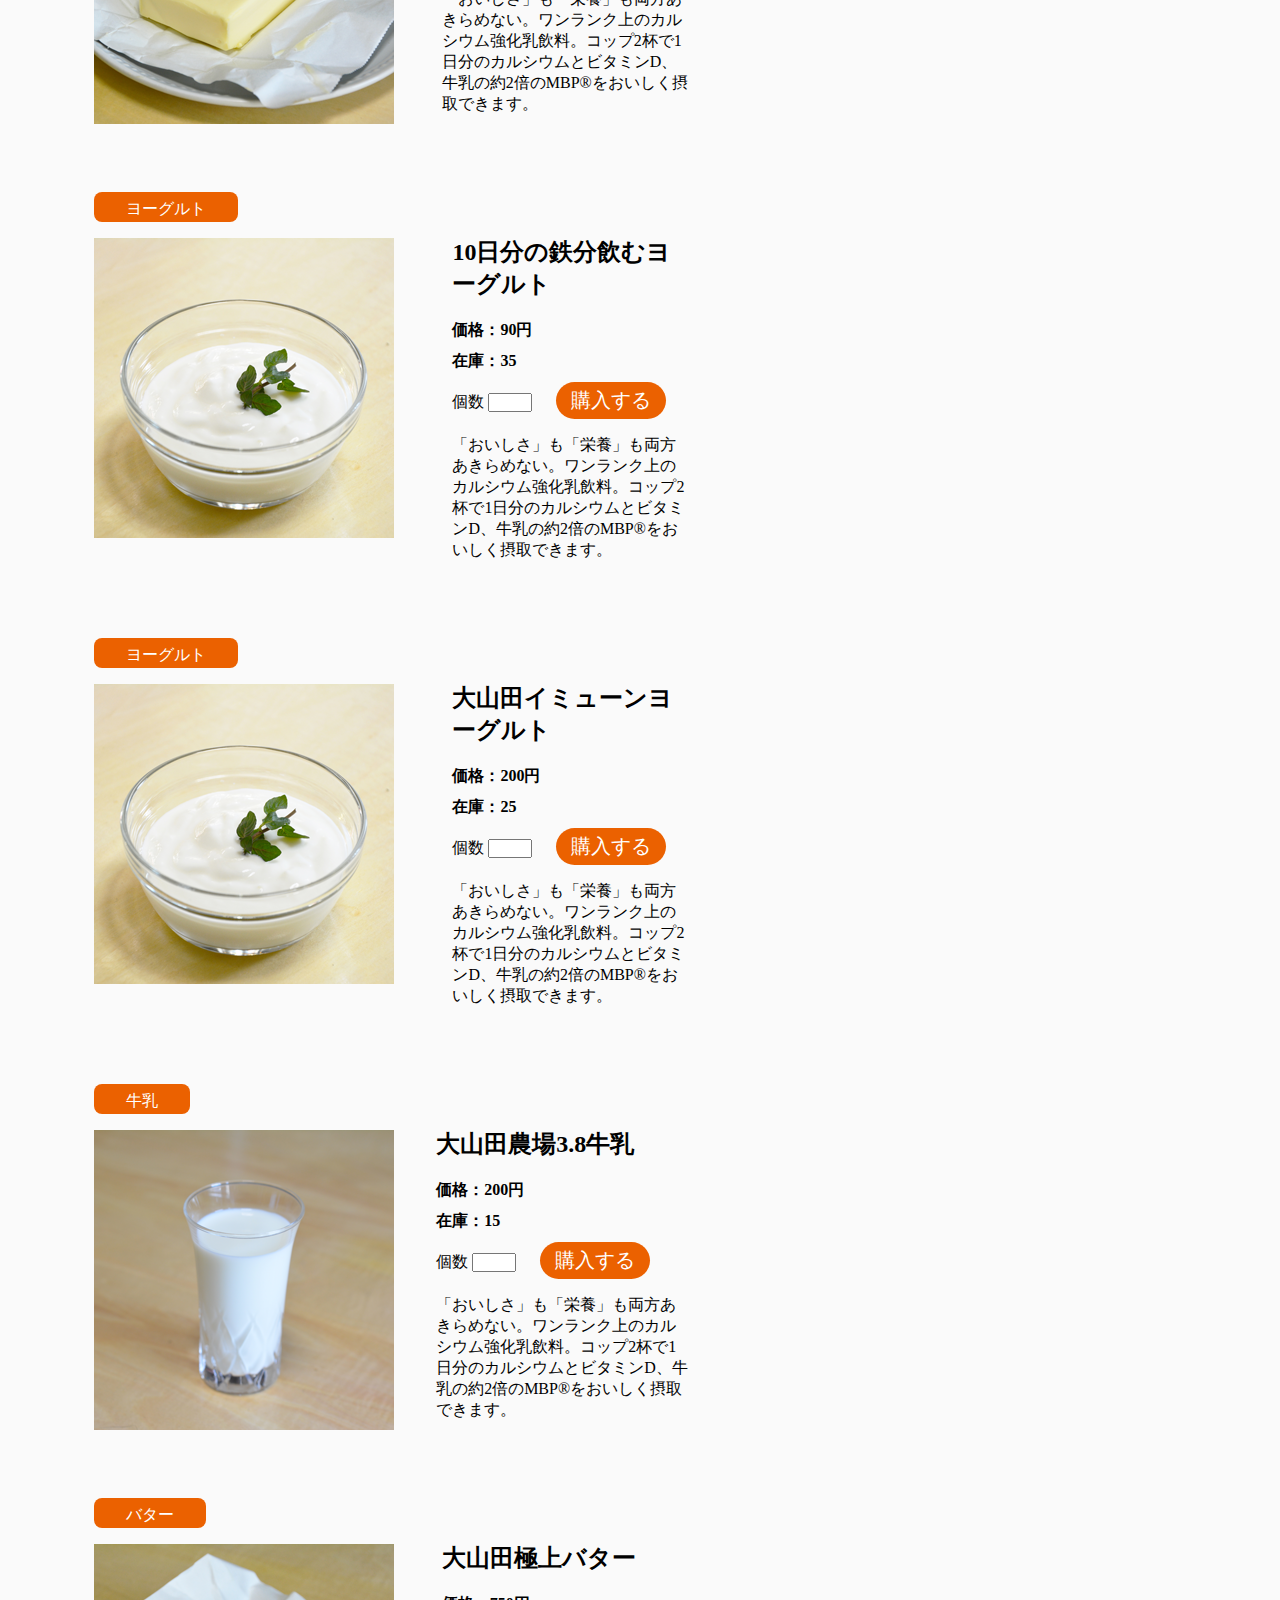
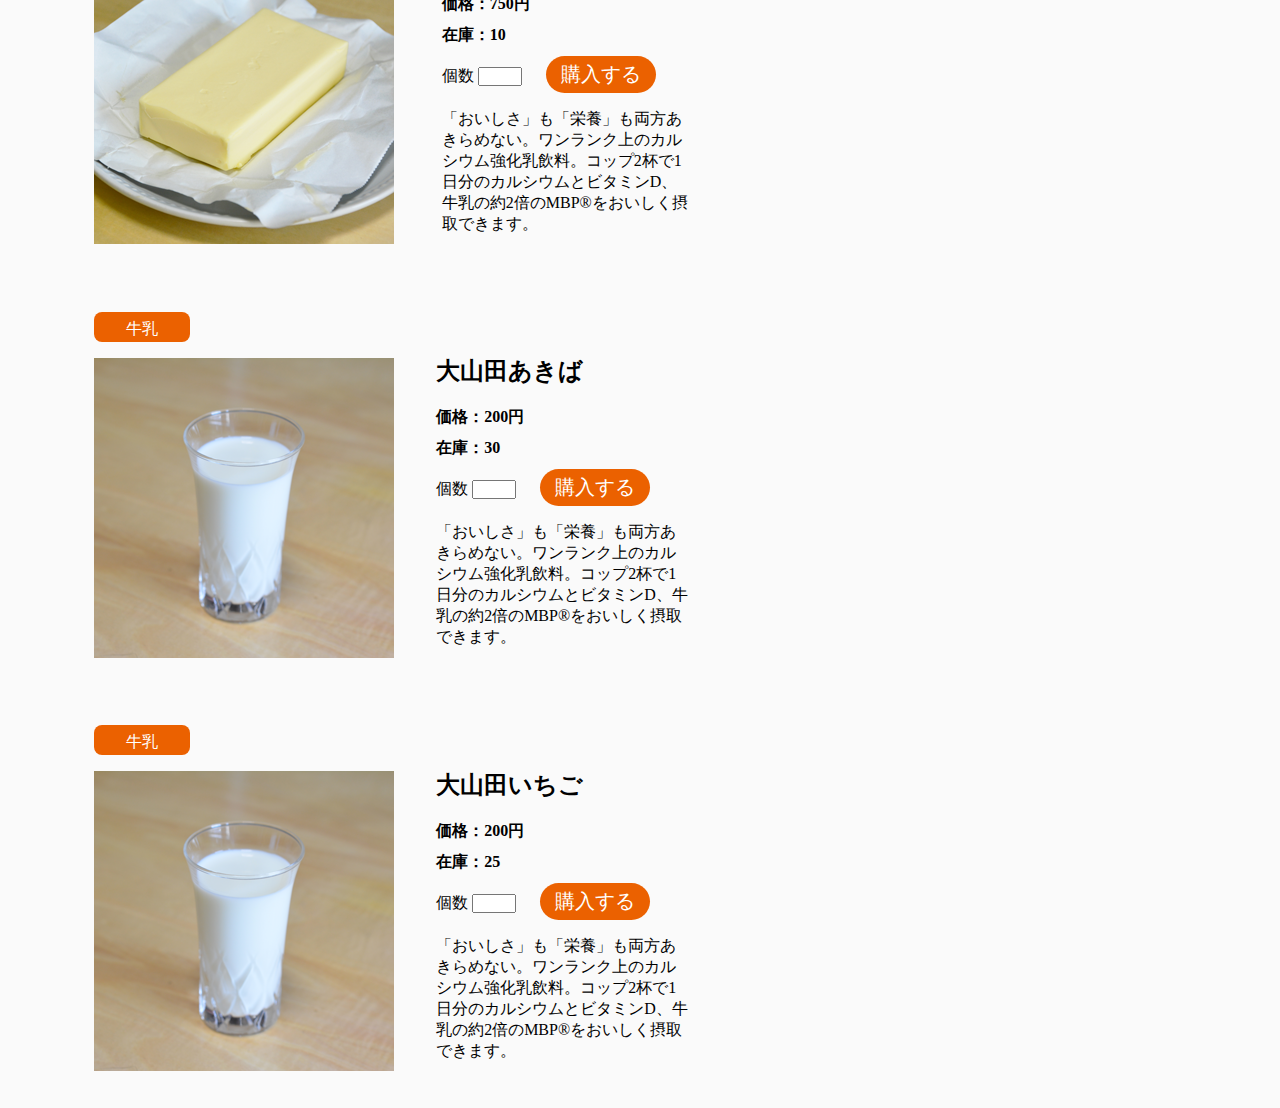
==== commit f90d542e: "変更" ====
--- a/practice04/sample.html
+++ b/practice04/sample.html
@@ -12,7 +12,7 @@
 <body>
     <div id="header">
         <ul>
-        <h1><img src="milik_logo.svg"></h1>
+        <h1><img src="logo.png"></h1>
         <li>商品一覧</li>
         <li>お客様ガイド</li>
         <li>会員登録</li>
--- a/practice04/style.css
+++ b/practice04/style.css
@@ -29,7 +29,7 @@
 
 
 h1 img{
-  height: 100px;
+  margin-top: 25px;
 }
 
 
